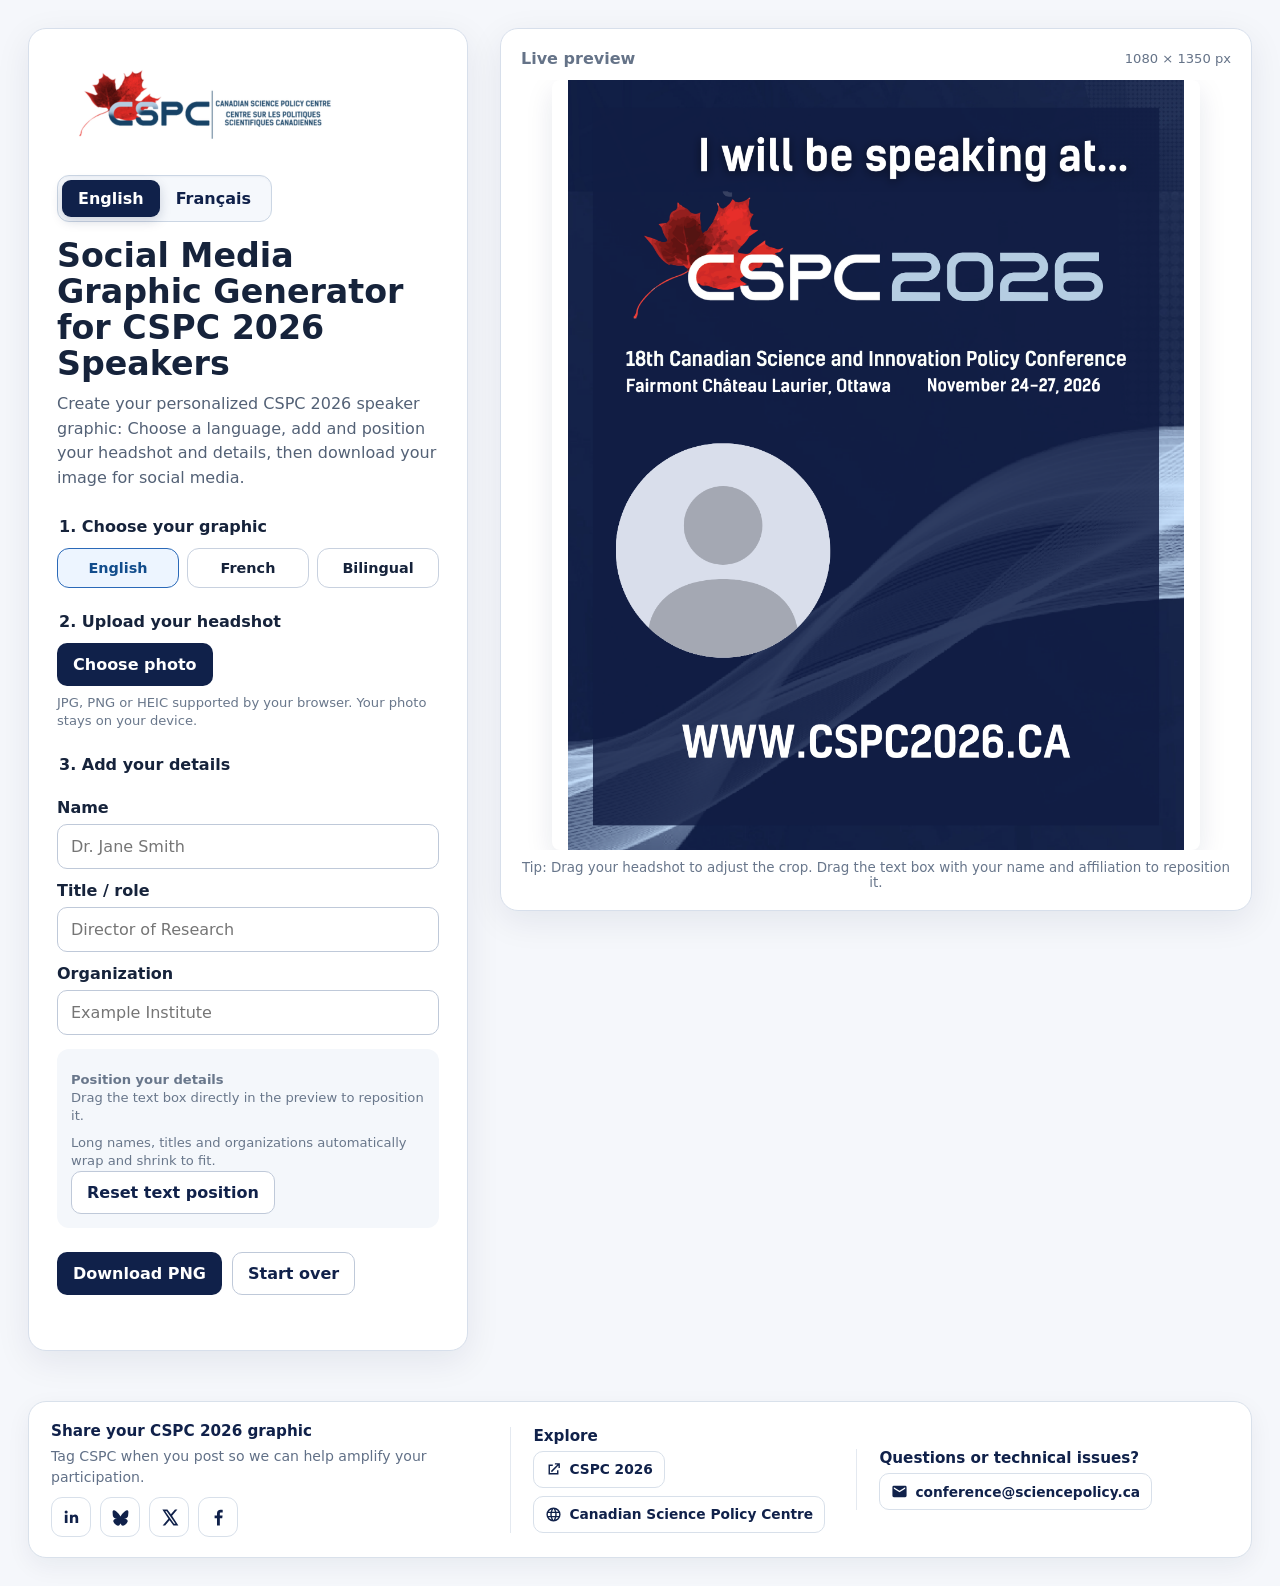
==== index.html @ bb825158 "Update index.html" ====
<!doctype html>
<html lang="en">
<head>
  <meta charset="utf-8" />
  <meta name="viewport" content="width=device-width, initial-scale=1" />
  <meta name="theme-color" content="#10214a" />
  <title>CSPC 2026 Speaker Graphic Generator</title>
  <link rel="stylesheet" href="style.css" />

  <style>
    /* ===== CSPC generator polish: preview, interface toggle, footer ===== */

    /* Make the preview feel like part of the page instead of a nested grey box. */
    .preview-panel {
      background: #ffffff !important;
    }

    .canvas-wrap {
      background: #ffffff !important;
      border: 0 !important;
      box-shadow: none !important;
      padding: 0 !important;
      border-radius: 0 !important;
    }

    #graphicCanvas {
      display: block;
      max-width: 100%;
      height: auto;
      margin: 0 auto;
      border-radius: 8px;
      box-shadow: 0 10px 28px rgba(16, 33, 74, 0.10);
    }

    .preview-tip {
      background: transparent !important;
      border: 0 !important;
      padding-left: 0 !important;
      padding-right: 0 !important;
    }

    /* Sleek segmented language toggle. */
    .interface-language {
      display: inline-flex;
      align-items: center;
      gap: 0;
      padding: 4px;
      margin-bottom: 16px;
      border: 1px solid #cbd6e4;
      border-radius: 12px;
      background: #f5f8fc;
      box-shadow: inset 0 1px 2px rgba(16, 33, 74, 0.04);
    }

    .interface-language .ui-lang {
      appearance: none;
      border: 0;
      border-radius: 9px;
      background: transparent;
      color: #10214a;
      padding: 9px 16px;
      min-width: 92px;
      font: inherit;
      font-weight: 700;
      cursor: pointer;
      transition:
        background 160ms ease,
        color 160ms ease,
        box-shadow 160ms ease,
        transform 160ms ease;
    }

    .interface-language .ui-lang:hover {
      background: #eaf1f9;
    }

    .interface-language .ui-lang.is-selected {
      background: #10214a;
      color: #ffffff;
      box-shadow: 0 4px 12px rgba(16, 33, 74, 0.18);
    }

    .interface-language .ui-lang:focus-visible {
      outline: 3px solid rgba(35, 111, 190, 0.28);
      outline-offset: 2px;
    }

    /* Footer: compact, connected, and intentionally secondary to the generator. */
    .cspc-footer {
      grid-column: 1 / -1;
      margin-top: 18px;
      padding: 20px 22px;
      border: 1px solid #d9e1eb;
      border-radius: 18px;
      background: #ffffff;
      box-shadow: 0 8px 24px rgba(16, 33, 74, 0.06);
    }

    .cspc-footer-inner {
      display: grid;
      grid-template-columns: minmax(0, 1.35fr) minmax(0, 1fr) minmax(0, 1.15fr);
      gap: 22px;
      align-items: center;
    }

    .footer-block {
      min-width: 0;
    }

    .footer-block + .footer-block {
      border-left: 1px solid #e4e9f0;
      padding-left: 22px;
    }

    .footer-heading {
      margin: 0 0 6px;
      color: #10214a;
      font-size: 0.95rem;
      font-weight: 800;
    }

    .footer-copy {
      margin: 0 0 10px;
      color: #617087;
      font-size: 0.88rem;
      line-height: 1.45;
    }

    .footer-links {
      display: flex;
      flex-wrap: wrap;
      gap: 8px;
      align-items: center;
    }

    .footer-link,
    .social-link {
      color: #10214a;
      text-decoration: none;
      transition:
        transform 150ms ease,
        background 150ms ease,
        border-color 150ms ease,
        box-shadow 150ms ease;
    }

    .footer-link {
      display: inline-flex;
      align-items: center;
      gap: 7px;
      padding: 9px 11px;
      border: 1px solid #d8e0ea;
      border-radius: 10px;
      background: #ffffff;
      font-weight: 700;
      font-size: 0.86rem;
    }

    .footer-link:hover,
    .footer-link:focus-visible,
    .social-link:hover,
    .social-link:focus-visible {
      transform: translateY(-2px);
      border-color: #8fb4d8;
      background: #f5f9fd;
      box-shadow: 0 6px 16px rgba(16, 33, 74, 0.10);
      outline: none;
    }

    .footer-link svg {
      width: 17px;
      height: 17px;
      fill: currentColor;
      flex: 0 0 auto;
    }

    .social-row {
      display: flex;
      gap: 9px;
      align-items: center;
      flex-wrap: wrap;
    }

    .social-link {
      width: 40px;
      height: 40px;
      display: inline-grid;
      place-items: center;
      border: 1px solid #d8e0ea;
      border-radius: 11px;
      background: #ffffff;
      position: relative;
    }

    .social-link svg {
      width: 19px;
      height: 19px;
      fill: currentColor;
    }

    .social-link::after {
      content: attr(data-label);
      position: absolute;
      left: 50%;
      bottom: calc(100% + 7px);
      transform: translate(-50%, 3px);
      opacity: 0;
      pointer-events: none;
      white-space: nowrap;
      background: #10214a;
      color: #ffffff;
      border-radius: 6px;
      padding: 4px 7px;
      font-size: 0.7rem;
      font-weight: 700;
      transition: opacity 140ms ease, transform 140ms ease;
      z-index: 5;
    }

    .social-link:hover::after,
    .social-link:focus-visible::after {
      opacity: 1;
      transform: translate(-50%, 0);
    }

    .footer-email {
      overflow-wrap: anywhere;
    }

    .sr-only {
      position: absolute !important;
      width: 1px !important;
      height: 1px !important;
      padding: 0 !important;
      margin: -1px !important;
      overflow: hidden !important;
      clip: rect(0, 0, 0, 0) !important;
      white-space: nowrap !important;
      border: 0 !important;
    }

    @media (max-width: 900px) {
      .cspc-footer-inner {
        grid-template-columns: 1fr;
      }

      .footer-block + .footer-block {
        border-left: 0;
        border-top: 1px solid #e4e9f0;
        padding-left: 0;
        padding-top: 16px;
      }
    }

    @media (max-width: 520px) {
      .interface-language {
        width: 100%;
      }

      .interface-language .ui-lang {
        flex: 1 1 50%;
        min-width: 0;
      }

      .cspc-footer {
        padding: 17px;
        border-radius: 15px;
      }
    }
  </style>

</head>
<body>
  <main class="app-shell">
    <section class="controls" aria-labelledby="page-title">
      <header class="generator-header">
        <img class="cspc-header-logo" src="assets/CSPC-logo-bilingual.png" alt="Canadian Science Policy Centre / Centre sur les politiques scientifiques canadiennes" />
        <div class="header-copy">
          <div class="interface-language" aria-label="Interface language">
            <button type="button" id="uiEnglish" class="ui-lang is-selected">English</button>
            <button type="button" id="uiFrench" class="ui-lang">Français</button>
          </div>

          <h1 id="page-title" data-i18n="title">Social Media Graphic Generator for CSPC 2026 Speakers</h1>
          <p class="intro" data-i18n="intro">Create your personalized CSPC 2026 speaker graphic: Choose a language, add and position your headshot and details, then download your image.</p>
        </div>
      </header>

      <fieldset>
        <legend data-i18n="step1">1. Choose your graphic</legend>
        <div class="language-grid" id="languageChoices">
          <label class="language-card is-selected">
            <input type="radio" name="language" value="English" checked />
            <span data-i18n="graphicEnglish">English</span>
          </label>
          <label class="language-card">
            <input type="radio" name="language" value="French" />
            <span data-i18n="graphicFrench">French</span>
          </label>
          <label class="language-card">
            <input type="radio" name="language" value="Bilingual" />
            <span data-i18n="graphicBilingual">Bilingual</span>
          </label>
        </div>
      </fieldset>

      <fieldset>
        <legend data-i18n="step2">2. Upload your headshot</legend>
        <label class="upload-button" for="photoInput" data-i18n="choosePhoto">Choose photo</label>
        <input id="photoInput" type="file" accept="image/*" />
        <p class="helper" data-i18n="photoPrivacy">JPG, PNG or HEIC supported by your browser. Your photo stays on your device.</p>

        <div class="crop-controls" id="cropControls" hidden>
          <label for="zoomRange" data-i18n="zoom">Zoom</label>
          <input id="zoomRange" type="range" min="1" max="3" step="0.01" value="1" />
          <button class="secondary" id="resetCrop" type="button" data-i18n="resetCrop">Reset crop</button>
          <p class="helper" data-i18n="photoDrag">Drag the photo directly in the preview to reposition it.</p>
        </div>
      </fieldset>

      <fieldset>
        <legend data-i18n="step3">3. Add your details</legend>

        <label for="nameInput" data-i18n="nameLabel">Name</label>
        <input id="nameInput" type="text" maxlength="160" placeholder="Dr. Jane Smith" autocomplete="name" />

        <label for="titleInput" data-i18n="titleLabel">Title / role</label>
        <input id="titleInput" type="text" maxlength="240" placeholder="Director of Research" />

        <label for="orgInput" data-i18n="orgLabel">Organization</label>
        <input id="orgInput" type="text" maxlength="240" placeholder="Example Institute" />

        <div class="crop-controls details-controls">
          <p class="helper">
            <strong data-i18n="positionHeading">Position your details</strong><br>
            <span data-i18n="positionHelp">Drag the text box directly in the preview to reposition it.</span>
          </p>
          <p class="helper" data-i18n="longTextHelp">Long names, titles and organizations automatically wrap and shrink to fit.</p>
          <button class="secondary" id="resetDetails" type="button" data-i18n="resetText">Reset text position</button>
        </div>
      </fieldset>

      <div class="button-row">
        <button class="primary" id="downloadButton" type="button" data-i18n="download">Download PNG</button>
        <button class="secondary" id="clearButton" type="button" data-i18n="startOver">Start over</button>
      </div>

      <p class="status" id="status" role="status" aria-live="polite"></p>
    </section>

    <section class="preview-panel" aria-labelledby="preview-title">
      <div class="preview-header">
        <h2 id="preview-title" data-i18n="livePreview">Live preview</h2>
        <span>1080 × 1350 px</span>
      </div>

      <div class="canvas-wrap">
        <canvas id="graphicCanvas" width="1080" height="1350" aria-label="CSPC speaker graphic preview"></canvas>
      </div>

      <p class="preview-tip" data-i18n="previewTip">Tip: Drag your headshot to adjust the crop. Drag the text box with your name and affiliation to reposition it.</p>
    </section>

    <footer class="cspc-footer" aria-label="CSPC links, social media and contact information">
      <div class="cspc-footer-inner">

        <section class="footer-block">
          <h2 class="footer-heading" data-i18n="footerTagHeading">Share your CSPC 2026 graphic</h2>
          <p class="footer-copy" data-i18n="footerTagCopy">Tag CSPC when you post so we can help amplify your participation.</p>
          <div class="social-row">
            <a class="social-link"
               href="https://ca.linkedin.com/company/canadian-science-policy-centre"
               target="_blank"
               rel="noopener noreferrer"
               aria-label="CSPC on LinkedIn"
               data-label="LinkedIn">
              <svg viewBox="0 0 24 24" aria-hidden="true">
                <path d="M6.94 8.5H3.56V19h3.38V8.5ZM5.25 3A1.96 1.96 0 1 0 5.25 6.92 1.96 1.96 0 0 0 5.25 3ZM20.44 12.98c0-3.16-1.69-4.63-3.94-4.63-1.82 0-2.63 1-3.08 1.7V8.5h-3.38V19h3.38v-5.2c0-1.37.26-2.7 1.96-2.7 1.68 0 1.7 1.57 1.7 2.79V19h3.36v-6.02Z"/>
              </svg>
              <span class="sr-only">LinkedIn</span>
            </a>

            <a class="social-link"
               href="https://bsky.app/profile/sciencepolicy.ca"
               target="_blank"
               rel="noopener noreferrer"
               aria-label="CSPC on Bluesky"
               data-label="Bluesky">
              <svg viewBox="0 0 24 24" aria-hidden="true">
                <path d="M12 10.8c-.9-1.75-3.34-5.02-5.61-6.63C4.22 2.63 3.4 2.9 2.86 3.15c-.63.29-.86 1.26-.86 1.83 0 .58.32 4.73.53 5.43.69 2.31 3.14 3.09 5.4 2.84-3.94.58-7.44 2-2.85 7.1 5.05 5.23 6.92-1.12 6.92-1.12s1.87 6.35 6.92 1.12c4.59-5.1 1.09-6.52-2.85-7.1 2.26.25 4.71-.53 5.4-2.84.21-.7.53-4.85.53-5.43 0-.57-.23-1.54-.86-1.83-.54-.25-1.36-.52-3.53 1.02C15.34 5.78 12.9 9.05 12 10.8Z"/>
              </svg>
              <span class="sr-only">Bluesky</span>
            </a>

            <a class="social-link"
               href="https://x.com/sciencepolicy"
               target="_blank"
               rel="noopener noreferrer"
               aria-label="CSPC on X"
               data-label="X">
              <svg viewBox="0 0 24 24" aria-hidden="true">
                <path d="M18.9 2H22l-6.77 7.74L23.2 22h-6.24l-4.89-6.39L6.49 22H3.37l7.25-8.29L2.98 2h6.4l4.42 5.84L18.9 2Zm-1.1 17.84h1.72L8.44 4.05H6.6L17.8 19.84Z"/>
              </svg>
              <span class="sr-only">X</span>
            </a>

            <a class="social-link"
               href="https://www.facebook.com/canadiansciencepolicy/"
               target="_blank"
               rel="noopener noreferrer"
               aria-label="CSPC on Facebook"
               data-label="Facebook">
              <svg viewBox="0 0 24 24" aria-hidden="true">
                <path d="M13.7 22v-9h3l.45-3.5H13.7V7.26c0-1.01.28-1.7 1.74-1.7H17.3V2.43c-.32-.04-1.42-.14-2.7-.14-2.67 0-4.5 1.63-4.5 4.63V9.5H7.08V13h3.02v9h3.6Z"/>
              </svg>
              <span class="sr-only">Facebook</span>
            </a>
          </div>
        </section>

        <section class="footer-block">
          <h2 class="footer-heading" data-i18n="footerExploreHeading">Explore</h2>
          <div class="footer-links">
            <a class="footer-link"
               href="https://www.cspc2026.ca/"
               target="_blank"
               rel="noopener noreferrer">
              <svg viewBox="0 0 24 24" aria-hidden="true">
                <path d="M14 3h7v7h-2V6.41l-9.29 9.3-1.42-1.42 9.3-9.29H14V3ZM5 5h6v2H7v10h10v-4h2v6H5V5Z"/>
              </svg>
              <span data-i18n="footerConferenceLink">CSPC 2026</span>
            </a>

            <a class="footer-link"
               href="https://sciencepolicy.ca/"
               target="_blank"
               rel="noopener noreferrer">
              <svg viewBox="0 0 24 24" aria-hidden="true">
                <path d="M12 2a10 10 0 1 0 0 20 10 10 0 0 0 0-20Zm6.92 6h-3.03a15.7 15.7 0 0 0-1.38-3.12A8.05 8.05 0 0 1 18.92 8ZM12 4c.83 1.01 1.55 2.35 1.95 4h-3.9C10.45 6.35 11.17 5.01 12 4ZM4.26 14a7.7 7.7 0 0 1 0-4h3.39a16.5 16.5 0 0 0 0 4H4.26Zm.82 2h3.03c.31 1.13.78 2.18 1.38 3.12A8.05 8.05 0 0 1 5.08 16Zm3.03-8H5.08a8.05 8.05 0 0 1 4.41-3.12A15.7 15.7 0 0 0 8.11 8ZM12 20c-.83-1.01-1.55-2.35-1.95-4h3.9c-.4 1.65-1.12 2.99-1.95 4Zm2.35-6h-4.7a14.4 14.4 0 0 1 0-4h4.7a14.4 14.4 0 0 1 0 4Zm.16 5.12c.6-.94 1.07-1.99 1.38-3.12h3.03a8.05 8.05 0 0 1-4.41 3.12ZM16.35 14a16.5 16.5 0 0 0 0-4h3.39a7.7 7.7 0 0 1 0 4h-3.39Z"/>
              </svg>
              <span data-i18n="footerCentreLink">CSPC website</span>
            </a>
          </div>
        </section>

        <section class="footer-block">
          <h2 class="footer-heading" data-i18n="footerHelpHeading">Questions or technical issues?</h2>
          <a class="footer-link footer-email" href="mailto:conference@sciencepolicy.ca">
            <svg viewBox="0 0 24 24" aria-hidden="true">
              <path d="M20 4H4a2 2 0 0 0-2 2v12a2 2 0 0 0 2 2h16a2 2 0 0 0 2-2V6a2 2 0 0 0-2-2Zm0 4-8 5-8-5V6l8 5 8-5v2Z"/>
            </svg>
            <span>conference@sciencepolicy.ca</span>
          </a>
        </section>

      </div>
    </footer>

  </main>

  <script>
(() => {
  'use strict';

  const canvas = document.getElementById('graphicCanvas');
  if (!canvas) return;
  const ctx = canvas.getContext('2d');

  const photoInput = document.getElementById('photoInput');
  const zoomRange = document.getElementById('zoomRange');
  const resetCropButton = document.getElementById('resetCrop');
  const cropControls = document.getElementById('cropControls');
  const resetDetailsButton = document.getElementById('resetDetails');
  const nameInput = document.getElementById('nameInput');
  const titleInput = document.getElementById('titleInput');
  const orgInput = document.getElementById('orgInput');
  const downloadButton = document.getElementById('downloadButton');
  const clearButton = document.getElementById('clearButton');
  const status = document.getElementById('status');
  const uiEnglish = document.getElementById('uiEnglish');
  const uiFrench = document.getElementById('uiFrench');

  const TEMPLATE_SIZE = { width: 1080, height: 1350 };
  const PHOTO_CIRCLE = { x: 273, y: 825, r: 188 };

  const TEXT_BOX = {
    x: 505,
    defaultY: 735,
    width: 455,
    paddingX: 22,
    paddingY: 20,
    minY: 620,
    maxBottom: 1080,
    nameMaxSize: 52,
    nameMinSize: 24,
    titleMaxSize: 32,
    titleMinSize: 18,
    orgMaxSize: 29,
    orgMinSize: 17,
    lineHeight: 1.12,
    sectionGap: 12
  };

  const templates = {
    English: 'assets/English.png',
    French: 'assets/French.png',
    Bilingual: 'assets/Bilingual.png'
  };

  const i18n = {
    en: {
      title: 'Social Media Graphic Generator for CSPC 2026 Speakers',
      intro: 'Create your personalized CSPC 2026 speaker graphic: Choose a language, add and position your headshot and details, then download your image for social media.',
      step1: '1. Choose your graphic',
      graphicEnglish: 'English',
      graphicFrench: 'French',
      graphicBilingual: 'Bilingual',
      step2: '2. Upload your headshot',
      choosePhoto: 'Choose photo',
      photoPrivacy: 'JPG, PNG or HEIC supported by your browser. Your photo stays on your device.',
      zoom: 'Zoom',
      resetCrop: 'Reset crop',
      photoDrag: 'Drag the photo directly in the preview to reposition it.',
      step3: '3. Add your details',
      nameLabel: 'Name',
      titleLabel: 'Title / role',
      orgLabel: 'Organization',
      positionHeading: 'Position your details',
      positionHelp: 'Drag the text box directly in the preview to reposition it.',
      longTextHelp: 'Long names, titles and organizations automatically wrap and shrink to fit.',
      resetText: 'Reset text position',
      download: 'Download PNG',
      startOver: 'Start over',
      livePreview: 'Live preview',
      previewTip: 'Tip: Drag your headshot to adjust the crop. Drag the text box with your name and affiliation to reposition it.',
      namePlaceholder: 'Dr. Jane Smith',
      titlePlaceholder: 'Director of Research',
      orgPlaceholder: 'Example Institute',
      canvasLabel: 'CSPC speaker graphic preview',
      fileError: 'That image could not be opened. Try a JPG or PNG.',
      readError: 'That image could not be read.',
      downloadReady: 'Your PNG has been generated.',
      footerTagHeading: 'Share your CSPC 2026 graphic',
      footerExploreHeading: 'Explore',
      footerConferenceLink: 'CSPC 2026',
      footerCentreLink: 'Canadian Science Policy Centre',
      footerHelpHeading: 'Questions or technical issues?',
      templateError: (language) => `Could not load ${language}.png. Check that it is inside the assets folder with exactly that filename.`
    },
    fr: {
      title: 'Générateur de visuels pour les médias sociaux destiné aux conférenciers de la CPSC 2026',
      intro: 'Créez votre visuel personnalisé de conférencier pour la CPSC 2026 : Choisissez une langue, téléversez et positionnez votre photo et vos renseignements, puis téléchargez votre image finale pour les médias sociaux.',
      step1: '1. Choisissez votre visuel',
      graphicEnglish: 'Anglais',
      graphicFrench: 'Français',
      graphicBilingual: 'Bilingue',
      step2: '2. Téléversez votre photo',
      choosePhoto: 'Choisir une photo',
      photoPrivacy: 'Formats JPG, PNG ou HEIC pris en charge par votre navigateur. Votre photo demeure sur votre appareil.',
      zoom: 'Zoom',
      resetCrop: 'Réinitialiser le cadrage',
      photoDrag: 'Faites glisser la photo directement dans l’aperçu pour la repositionner.',
      step3: '3. Ajoutez vos renseignements',
      nameLabel: 'Nom',
      titleLabel: 'Titre / rôle',
      orgLabel: 'Organisation',
      positionHeading: 'Positionnez vos renseignements',
      positionHelp: 'Faites glisser la zone de texte directement dans l’aperçu pour la repositionner.',
      longTextHelp: 'Les noms, titres et organisations plus longs passent automatiquement à la ligne et sont réduits au besoin.',
      resetText: 'Réinitialiser la position du texte',
      download: 'Télécharger le PNG',
      startOver: 'Recommencer',
      livePreview: 'Aperçu en direct',
      previewTip: 'Astuce : faites glisser votre photo pour ajuster le cadrage. Faites glisser la zone de renseignements pour la repositionner.',
      namePlaceholder: 'Dr Jane Smith',
      titlePlaceholder: 'Directrice de la recherche',
      orgPlaceholder: 'Institut exemple',
      canvasLabel: 'Aperçu du visuel de conférencier de la CPSC',
      fileError: 'Cette image n’a pas pu être ouverte. Essayez un fichier JPG ou PNG.',
      readError: 'Cette image n’a pas pu être lue.',
      downloadReady: 'Votre fichier PNG a été généré.',
      footerTagHeading: 'Partagez votre visuel de la CPSC 2026',
      footerExploreHeading: 'Explorer',
      footerConferenceLink: 'CPSC 2026',
      footerCentreLink: 'Centre sur les politiques scientifiques canadiennes',
      footerHelpHeading: 'Questions ou problèmes techniques?',
      templateError: (language) => `Impossible de charger ${language}.png. Vérifiez que le fichier se trouve dans le dossier assets et que son nom est exactement identique.`
    }
  };

  let uiLanguage = 'en';
  let activeLanguage = 'English';
  let templateImage = null;
  let headshot = null;
  let crop = { x: 0, y: 0, zoom: 1 };
  let detailsOffset = 0;
  let detailsY = TEXT_BOX.defaultY;
  let dragMode = null;
  let dragStart = null;
  let lastTextBounds = null;

  function t(key) {
    return i18n[uiLanguage][key];
  }

  function setStatus(message) {
    if (status) status.textContent = message || '';
  }

  function setUILanguage(lang) {
    uiLanguage = lang;
    document.documentElement.lang = lang === 'fr' ? 'fr' : 'en';

    document.querySelectorAll('[data-i18n]').forEach((el) => {
      const key = el.dataset.i18n;
      const value = i18n[lang][key];
      if (typeof value === 'string') el.textContent = value;
    });

    nameInput.placeholder = i18n[lang].namePlaceholder;
    titleInput.placeholder = i18n[lang].titlePlaceholder;
    orgInput.placeholder = i18n[lang].orgPlaceholder;
    canvas.setAttribute('aria-label', i18n[lang].canvasLabel);

    uiEnglish.classList.toggle('is-selected', lang === 'en');
    uiFrench.classList.toggle('is-selected', lang === 'fr');

    setStatus('');
  }

  function loadTemplate(language) {
    activeLanguage = language;
    const img = new Image();

    img.onload = () => {
      templateImage = img;
      draw();
      setStatus('');
    };

    img.onerror = () => {
      templateImage = null;
      draw();
      setStatus(t('templateError')(language));
    };

    img.src = templates[language];
  }

  async function loadKelson() {
    try {
      if ('FontFace' in window) {
        const face = new FontFace(
          'Kelson Sans',
          'url("assets/Kelson-Sans-Regular.otf") format("opentype")'
        );
        await face.load();
        document.fonts.add(face);
        draw();
      }
    } catch (err) {
      console.warn('Kelson Sans could not be loaded; using a fallback font.', err);
    }
  }

  function kelsonFont(size) {
    return `${size}px "Kelson Sans", Arial, Helvetica, sans-serif`;
  }

  function wrapText(text, maxWidth, font) {
    ctx.font = font;
    const words = text.trim().split(/\s+/).filter(Boolean);
    if (!words.length) return [];

    const lines = [];
    let line = '';

    for (const word of words) {
      const candidate = line ? `${line} ${word}` : word;

      if (ctx.measureText(candidate).width <= maxWidth) {
        line = candidate;
        continue;
      }

      if (line) {
        lines.push(line);
        line = '';
      }

      if (ctx.measureText(word).width <= maxWidth) {
        line = word;
        continue;
      }

      let chunk = '';
      for (const char of word) {
        const test = chunk + char;
        if (ctx.measureText(test).width > maxWidth && chunk) {
          lines.push(chunk);
          chunk = char;
        } else {
          chunk = test;
        }
      }
      line = chunk;
    }

    if (line) lines.push(line);
    return lines;
  }

  function buildTextLayout(name, title, org) {
    const availableWidth = TEXT_BOX.width;
    const safeHeight = TEXT_BOX.maxBottom - TEXT_BOX.minY;
    const minVerticalTravel = 120;
    const maxHeight = safeHeight - minVerticalTravel;

    let fallback = null;

    for (let scale = 1; scale >= 0.42; scale -= 0.025) {
      const nameSize = Math.max(TEXT_BOX.nameMinSize, Math.round(TEXT_BOX.nameMaxSize * scale));
      const titleSize = Math.max(TEXT_BOX.titleMinSize, Math.round(TEXT_BOX.titleMaxSize * scale));
      const orgSize = Math.max(TEXT_BOX.orgMinSize, Math.round(TEXT_BOX.orgMaxSize * scale));

      const nameLines = name ? wrapText(name, availableWidth, kelsonFont(nameSize)) : [];
      const titleLines = title ? wrapText(title, availableWidth, kelsonFont(titleSize)) : [];
      const orgLines = org ? wrapText(org, availableWidth, kelsonFont(orgSize)) : [];

      const nameLineH = Math.round(nameSize * TEXT_BOX.lineHeight);
      const titleLineH = Math.round(titleSize * TEXT_BOX.lineHeight);
      const orgLineH = Math.round(orgSize * TEXT_BOX.lineHeight);

      let contentHeight = 0;

      if (nameLines.length) contentHeight += nameLines.length * nameLineH;

      if (titleLines.length) {
        if (contentHeight) contentHeight += TEXT_BOX.sectionGap;
        contentHeight += titleLines.length * titleLineH;
      }

      if (orgLines.length) {
        if (contentHeight) contentHeight += TEXT_BOX.sectionGap;
        contentHeight += orgLines.length * orgLineH;
      }

      const plateHeight = Math.max(48, contentHeight + TEXT_BOX.paddingY * 2);

      fallback = {
        nameSize, titleSize, orgSize,
        nameLines, titleLines, orgLines,
        nameLineH, titleLineH, orgLineH,
        contentHeight, plateHeight
      };

      if (plateHeight <= maxHeight) return fallback;
    }

    return fallback;
  }

  function drawHeadshot() {
    if (!headshot) return;

    const diameter = PHOTO_CIRCLE.r * 2;
    const baseScale = Math.max(diameter / headshot.width, diameter / headshot.height);
    const scale = baseScale * crop.zoom;
    const drawW = headshot.width * scale;
    const drawH = headshot.height * scale;

    const centerX = PHOTO_CIRCLE.x + crop.x;
    const centerY = PHOTO_CIRCLE.y + crop.y;

    ctx.save();
    ctx.beginPath();
    ctx.arc(PHOTO_CIRCLE.x, PHOTO_CIRCLE.y, PHOTO_CIRCLE.r, 0, Math.PI * 2);
    ctx.clip();
    ctx.drawImage(
      headshot,
      centerX - drawW / 2,
      centerY - drawH / 2,
      drawW,
      drawH
    );
    ctx.restore();
  }

  function roundedRectPath(x, y, w, h, radius) {
    const r = Math.min(radius, w / 2, h / 2);
    ctx.beginPath();
    ctx.moveTo(x + r, y);
    ctx.lineTo(x + w - r, y);
    ctx.quadraticCurveTo(x + w, y, x + w, y + r);
    ctx.lineTo(x + w, y + h - r);
    ctx.quadraticCurveTo(x + w, y + h, x + w - r, y + h);
    ctx.lineTo(x + r, y + h);
    ctx.quadraticCurveTo(x, y + h, x, y + h - r);
    ctx.lineTo(x, y + r);
    ctx.quadraticCurveTo(x, y, x + r, y);
    ctx.closePath();
  }

  function drawDetails() {
    const name = nameInput.value.trim();
    const title = titleInput.value.trim();
    const org = orgInput.value.trim();

    if (!name && !title && !org) {
      lastTextBounds = null;
      return;
    }

    const layout = buildTextLayout(name, title, org);
    if (!layout) return;

    const plateX = TEXT_BOX.x - TEXT_BOX.paddingX;
    const plateW = TEXT_BOX.width + TEXT_BOX.paddingX * 2;

    const maxY = Math.max(TEXT_BOX.minY, TEXT_BOX.maxBottom - layout.plateHeight);
    const baseY = Math.min(Math.max(TEXT_BOX.defaultY, TEXT_BOX.minY), maxY);

    const minOffset = TEXT_BOX.minY - baseY;
    const maxOffset = maxY - baseY;

    detailsOffset = Math.max(minOffset, Math.min(maxOffset, detailsOffset));
    detailsY = baseY + detailsOffset;

    lastTextBounds = {
      x: plateX,
      y: detailsY,
      width: plateW,
      height: layout.plateHeight
    };

    ctx.save();

    ctx.fillStyle = 'rgba(10, 29, 65, 0.78)';
    roundedRectPath(plateX, detailsY, plateW, layout.plateHeight, 18);
    ctx.fill();

    ctx.textBaseline = 'top';
    let y = detailsY + TEXT_BOX.paddingY;
    const x = TEXT_BOX.x;

    if (layout.nameLines.length) {
      ctx.font = kelsonFont(layout.nameSize);
      ctx.fillStyle = '#ffffff';
      for (const line of layout.nameLines) {
        ctx.fillText(line, x, y);
        y += layout.nameLineH;
      }
    }

    if (layout.titleLines.length) {
      if (layout.nameLines.length) y += TEXT_BOX.sectionGap;
      ctx.font = kelsonFont(layout.titleSize);
      ctx.fillStyle = '#bfd4ea';
      for (const line of layout.titleLines) {
        ctx.fillText(line, x, y);
        y += layout.titleLineH;
      }
    }

    if (layout.orgLines.length) {
      if (layout.nameLines.length || layout.titleLines.length) y += TEXT_BOX.sectionGap;
      ctx.font = kelsonFont(layout.orgSize);
      ctx.fillStyle = '#ffffff';
      for (const line of layout.orgLines) {
        ctx.fillText(line, x, y);
        y += layout.orgLineH;
      }
    }

    ctx.restore();
  }

  function draw() {
    ctx.clearRect(0, 0, TEMPLATE_SIZE.width, TEMPLATE_SIZE.height);

    if (templateImage && templateImage.complete && templateImage.naturalWidth) {
      ctx.drawImage(templateImage, 0, 0, TEMPLATE_SIZE.width, TEMPLATE_SIZE.height);
    }

    drawHeadshot();
    drawDetails();
  }

  function resetCrop() {
    crop = { x: 0, y: 0, zoom: 1 };
    if (zoomRange) zoomRange.value = '1';
    draw();
  }

  function resetDetails() {
    detailsOffset = 0;
    detailsY = TEXT_BOX.defaultY;
    draw();
  }

  function readPhoto(file) {
    if (!file) return;

    const reader = new FileReader();

    reader.onload = (event) => {
      const img = new Image();

      img.onload = () => {
        headshot = img;
        cropControls.hidden = false;
        resetCrop();
        setStatus('');
      };

      img.onerror = () => {
        setStatus(t('fileError'));
      };

      img.src = event.target.result;
    };

    reader.onerror = () => setStatus(t('readError'));
    reader.readAsDataURL(file);
  }

  function canvasPoint(event) {
    const rect = canvas.getBoundingClientRect();
    return {
      x: (event.clientX - rect.left) * (canvas.width / rect.width),
      y: (event.clientY - rect.top) * (canvas.height / rect.height)
    };
  }

  function isInsidePhotoCircle(point) {
    const dx = point.x - PHOTO_CIRCLE.x;
    const dy = point.y - PHOTO_CIRCLE.y;
    return dx * dx + dy * dy <= PHOTO_CIRCLE.r * PHOTO_CIRCLE.r;
  }

  function isInsideTextBox(point) {
    if (!lastTextBounds) return false;

    return (
      point.x >= lastTextBounds.x &&
      point.x <= lastTextBounds.x + lastTextBounds.width &&
      point.y >= lastTextBounds.y &&
      point.y <= lastTextBounds.y + lastTextBounds.height
    );
  }

  canvas.addEventListener('pointerdown', (event) => {
    const point = canvasPoint(event);

    if (headshot && isInsidePhotoCircle(point)) {
      dragMode = 'photo';
      dragStart = { point, cropX: crop.x, cropY: crop.y };
    } else if (isInsideTextBox(point)) {
      dragMode = 'details';
      dragStart = { point, detailsOffset };
    } else {
      return;
    }

    event.preventDefault();
    canvas.style.cursor = 'grabbing';

    if (canvas.setPointerCapture) {
      try { canvas.setPointerCapture(event.pointerId); } catch (_) {}
    }
  });

  canvas.addEventListener('pointermove', (event) => {
    const point = canvasPoint(event);

    if (!dragMode) {
      canvas.style.cursor =
        isInsideTextBox(point) || (headshot && isInsidePhotoCircle(point))
          ? 'grab'
          : 'default';
      return;
    }

    event.preventDefault();

    if (dragMode === 'photo') {
      crop.x = dragStart.cropX + (point.x - dragStart.point.x);
      crop.y = dragStart.cropY + (point.y - dragStart.point.y);
    }

    if (dragMode === 'details') {
      detailsOffset = dragStart.detailsOffset + (point.y - dragStart.point.y);
    }

    draw();
  });

  function endDrag(event) {
    if (!dragMode) return;

    dragMode = null;
    canvas.style.cursor = 'default';

    if (
      canvas.releasePointerCapture &&
      canvas.hasPointerCapture &&
      canvas.hasPointerCapture(event.pointerId)
    ) {
      try { canvas.releasePointerCapture(event.pointerId); } catch (_) {}
    }
  }

  canvas.addEventListener('pointerup', endDrag);
  canvas.addEventListener('pointercancel', endDrag);

  photoInput.addEventListener('change', () => readPhoto(photoInput.files[0]));

  zoomRange.addEventListener('input', () => {
    crop.zoom = Number(zoomRange.value);
    draw();
  });

  resetCropButton.addEventListener('click', resetCrop);
  resetDetailsButton.addEventListener('click', resetDetails);

  [nameInput, titleInput, orgInput].forEach((el) => {
    el.addEventListener('input', draw);
  });

  document.querySelectorAll('input[name="language"]').forEach((radio) => {
    radio.addEventListener('change', () => {
      document.querySelectorAll('.language-card').forEach((card) => {
        card.classList.remove('is-selected');
      });

      radio.closest('.language-card').classList.add('is-selected');
      loadTemplate(radio.value);
    });
  });

  if (uiEnglish) {
    uiEnglish.addEventListener('click', (event) => {
      event.preventDefault();
      setUILanguage('en');
    });
  }

  if (uiFrench) {
    uiFrench.addEventListener('click', (event) => {
      event.preventDefault();
      setUILanguage('fr');
    });
  }

  downloadButton.addEventListener('click', () => {
    draw();

    const safeName =
      nameInput.value
        .trim()
        .replace(/[^a-z0-9]+/gi, '-')
        .replace(/^-|-$/g, '') || 'speaker';

    const lang = activeLanguage.toLowerCase();
    const link = document.createElement('a');

    link.download = `CSPC2026-${safeName}-${lang}.png`;
    link.href = canvas.toDataURL('image/png');
    link.click();

    setStatus(t('downloadReady'));
  });

  clearButton.addEventListener('click', () => {
    photoInput.value = '';
    headshot = null;
    cropControls.hidden = true;

    nameInput.value = '';
    titleInput.value = '';
    orgInput.value = '';

    const englishRadio = document.querySelector(
      'input[name="language"][value="English"]'
    );

    englishRadio.checked = true;

    document.querySelectorAll('.language-card').forEach((card) => {
      card.classList.remove('is-selected');
    });

    englishRadio.closest('.language-card').classList.add('is-selected');

    resetCrop();
    resetDetails();
    loadTemplate('English');
    setStatus('');
  });

  setUILanguage('en');
  loadTemplate('English');
  loadKelson();
})();

</script>
</body>
</html>
---- style.css ----
@font-face {
  font-family: "Kelson Sans";
  src: url("assets/Kelson-Sans-Regular.otf") format("opentype");
  font-weight: 400;
  font-style: normal;
  font-display: swap;
}

:root {
  --navy: #10214a;
  --navy-dark: #08152f;
  --ice: #bfd4ea;
  --paper: #f5f7fb;
  --ink: #16233b;
  --line: #d7dfeb;
  --white: #ffffff;
  --focus: #2a69b8;
}

* { box-sizing: border-box; }

body {
  margin: 0;
  font-family: Inter, ui-sans-serif, system-ui, -apple-system, BlinkMacSystemFont, "Segoe UI", sans-serif;
  background: var(--paper);
  color: var(--ink);
}

button, input { font: inherit; }

.app-shell {
  width: min(1500px, 100%);
  margin: 0 auto;
  padding: 28px;
  display: grid;
  grid-template-columns: minmax(320px, 440px) minmax(0, 1fr);
  gap: 32px;
  align-items: start;
}

.controls, .preview-panel {
  background: var(--white);
  border: 1px solid var(--line);
  border-radius: 18px;
  box-shadow: 0 10px 35px rgba(14, 31, 65, .08);
}

.controls { padding: 28px; }
.preview-panel { padding: 20px; position: sticky; top: 20px; }

.generator-header {
  display: grid;
  gap: 18px;
  margin-bottom: 26px;
}

.cspc-header-logo {
  display: block;
  width: min(300px, 100%);
  height: auto;
}

h1 {
  margin: 0 0 10px;
  font-size: clamp(1.7rem, 2.6vw, 2.35rem);
  line-height: 1.08;
}

h2 { margin: 0; font-size: 1rem; }
.intro { margin: 0; color: #536176; line-height: 1.55; }

fieldset {
  border: 0;
  padding: 0;
  margin: 0 0 24px;
}

legend {
  width: 100%;
  margin-bottom: 12px;
  font-weight: 800;
  font-size: 1rem;
}

label { display: block; font-weight: 700; margin: 12px 0 7px; }

input[type="text"] {
  width: 100%;
  border: 1px solid #bfc9d9;
  border-radius: 10px;
  padding: 12px 13px;
  color: var(--ink);
  background: #fff;
}

input[type="text"]:focus, input[type="range"]:focus-visible, button:focus-visible, .language-card:has(input:focus-visible) {
  outline: 3px solid rgba(42, 105, 184, .25);
  outline-offset: 2px;
}

.language-grid {
  display: grid;
  grid-template-columns: repeat(3, 1fr);
  gap: 8px;
}

.language-card {
  margin: 0;
  border: 1px solid #c8d1df;
  border-radius: 12px;
  padding: 11px 8px;
  text-align: center;
  cursor: pointer;
  font-size: .9rem;
  user-select: none;
}
.language-card input { position: absolute; opacity: 0; pointer-events: none; }
.language-card.is-selected { border-color: var(--focus); background: #edf5ff; color: #124d8c; }

#photoInput { position: absolute; width: 1px; height: 1px; opacity: 0; overflow: hidden; }
.upload-button, button {
  border-radius: 10px;
  padding: 11px 15px;
  border: 1px solid transparent;
  cursor: pointer;
  font-weight: 800;
}
.upload-button {
  display: inline-block;
  margin: 0;
  background: var(--navy);
  color: white;
}

.crop-controls { margin-top: 14px; padding: 14px; border-radius: 12px; background: #f4f7fb; }
.crop-controls label { margin-top: 0; }
input[type="range"] { width: 100%; }
.helper { font-size: .82rem; color: #69778b; line-height: 1.4; margin: 8px 0 0; }

.button-row { display: flex; gap: 10px; flex-wrap: wrap; }
.primary { background: var(--navy); color: white; }
.primary:hover, .upload-button:hover { background: var(--navy-dark); }
.secondary { background: white; color: var(--navy); border-color: #bfc9d9; }
.secondary:hover { background: #f1f4f8; }
.status { min-height: 1.3em; margin: 10px 0 0; color: #4d5c70; font-size: .86rem; }

.preview-header { display: flex; align-items: center; justify-content: space-between; gap: 16px; margin: 0 0 12px; color: #657388; }
.preview-header span { font-size: .82rem; }
.canvas-wrap {
  display: grid;
  place-items: center;
  background: #e7ecf3;
  border-radius: 12px;
  padding: 12px;
  overflow: hidden;
}
canvas {
  display: block;
  width: min(100%, 648px);
  height: auto;
  max-height: calc(100vh - 130px);
  object-fit: contain;
  box-shadow: 0 8px 28px rgba(0,0,0,.18);
  touch-action: none;
  cursor: grab;
}
canvas.is-dragging { cursor: grabbing; }
.preview-tip { margin: 10px 0 0; color: #68768b; font-size: .84rem; text-align: center; }

@media (max-width: 980px) {
  .app-shell { grid-template-columns: 1fr; padding: 16px; }
  .preview-panel { position: static; }
  canvas { max-height: none; }
}

@media (max-width: 520px) {
  .controls { padding: 20px; }
  .language-grid { grid-template-columns: 1fr; }
  .language-card { text-align: left; }
}
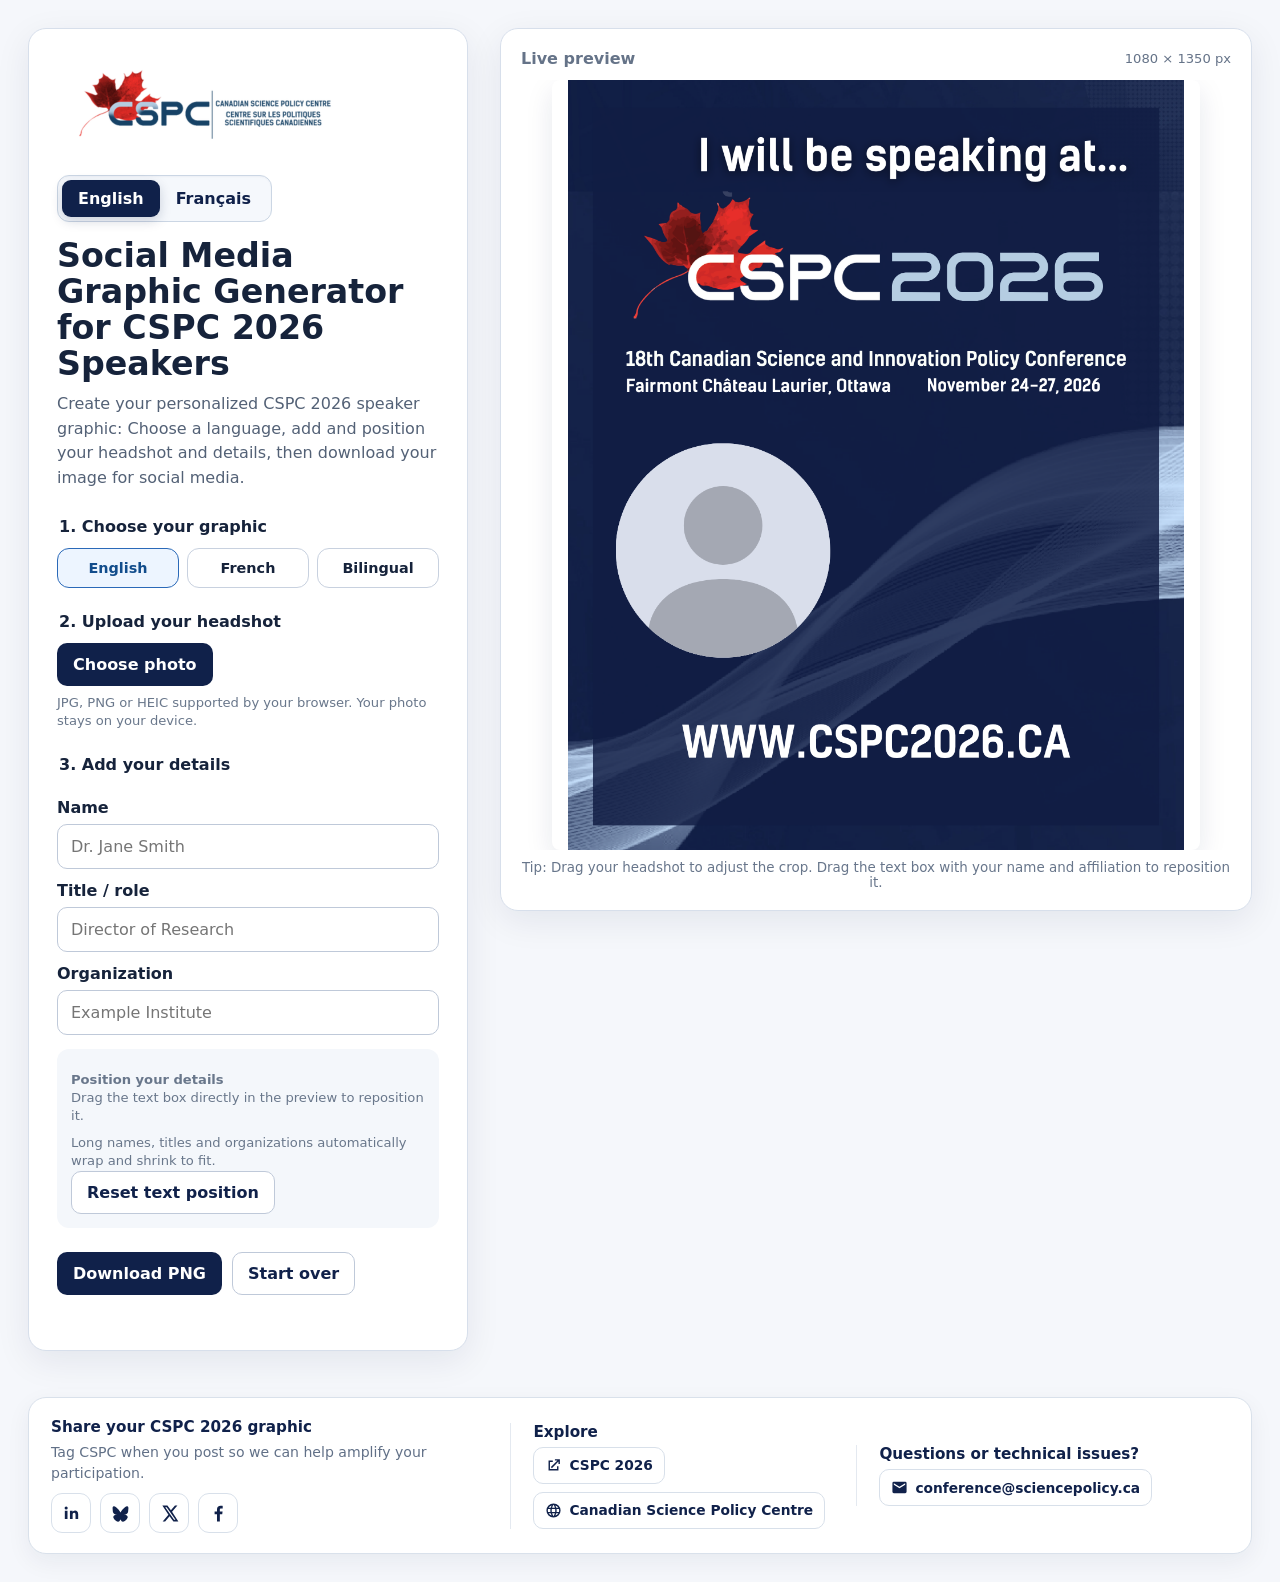
==== commit f47d00f6: "Add files via upload" ====
--- a/index.html
+++ b/index.html
@@ -87,8 +87,8 @@
 
     /* Footer: compact, connected, and intentionally secondary to the generator. */
     .cspc-footer {
-      grid-column: 1 / -1;
-      margin-top: 18px;
+      width: min(1444px, calc(100% - 56px));
+      margin: 18px auto 28px;
       padding: 20px 22px;
       border: 1px solid #d9e1eb;
       border-radius: 18px;
@@ -253,6 +253,10 @@
     }
 
     @media (max-width: 520px) {
+      .cspc-footer {
+        width: calc(100% - 32px);
+      }
+
       .interface-language {
         width: 100%;
       }
@@ -360,6 +364,8 @@
 
       <p class="preview-tip" data-i18n="previewTip">Tip: Drag your headshot to adjust the crop. Drag the text box with your name and affiliation to reposition it.</p>
     </section>
+  </main>
+
 
     <footer class="cspc-footer" aria-label="CSPC links, social media and contact information">
       <div class="cspc-footer-inner">
@@ -455,8 +461,6 @@
 
       </div>
     </footer>
-
-  </main>
 
   <script>
 (() => {
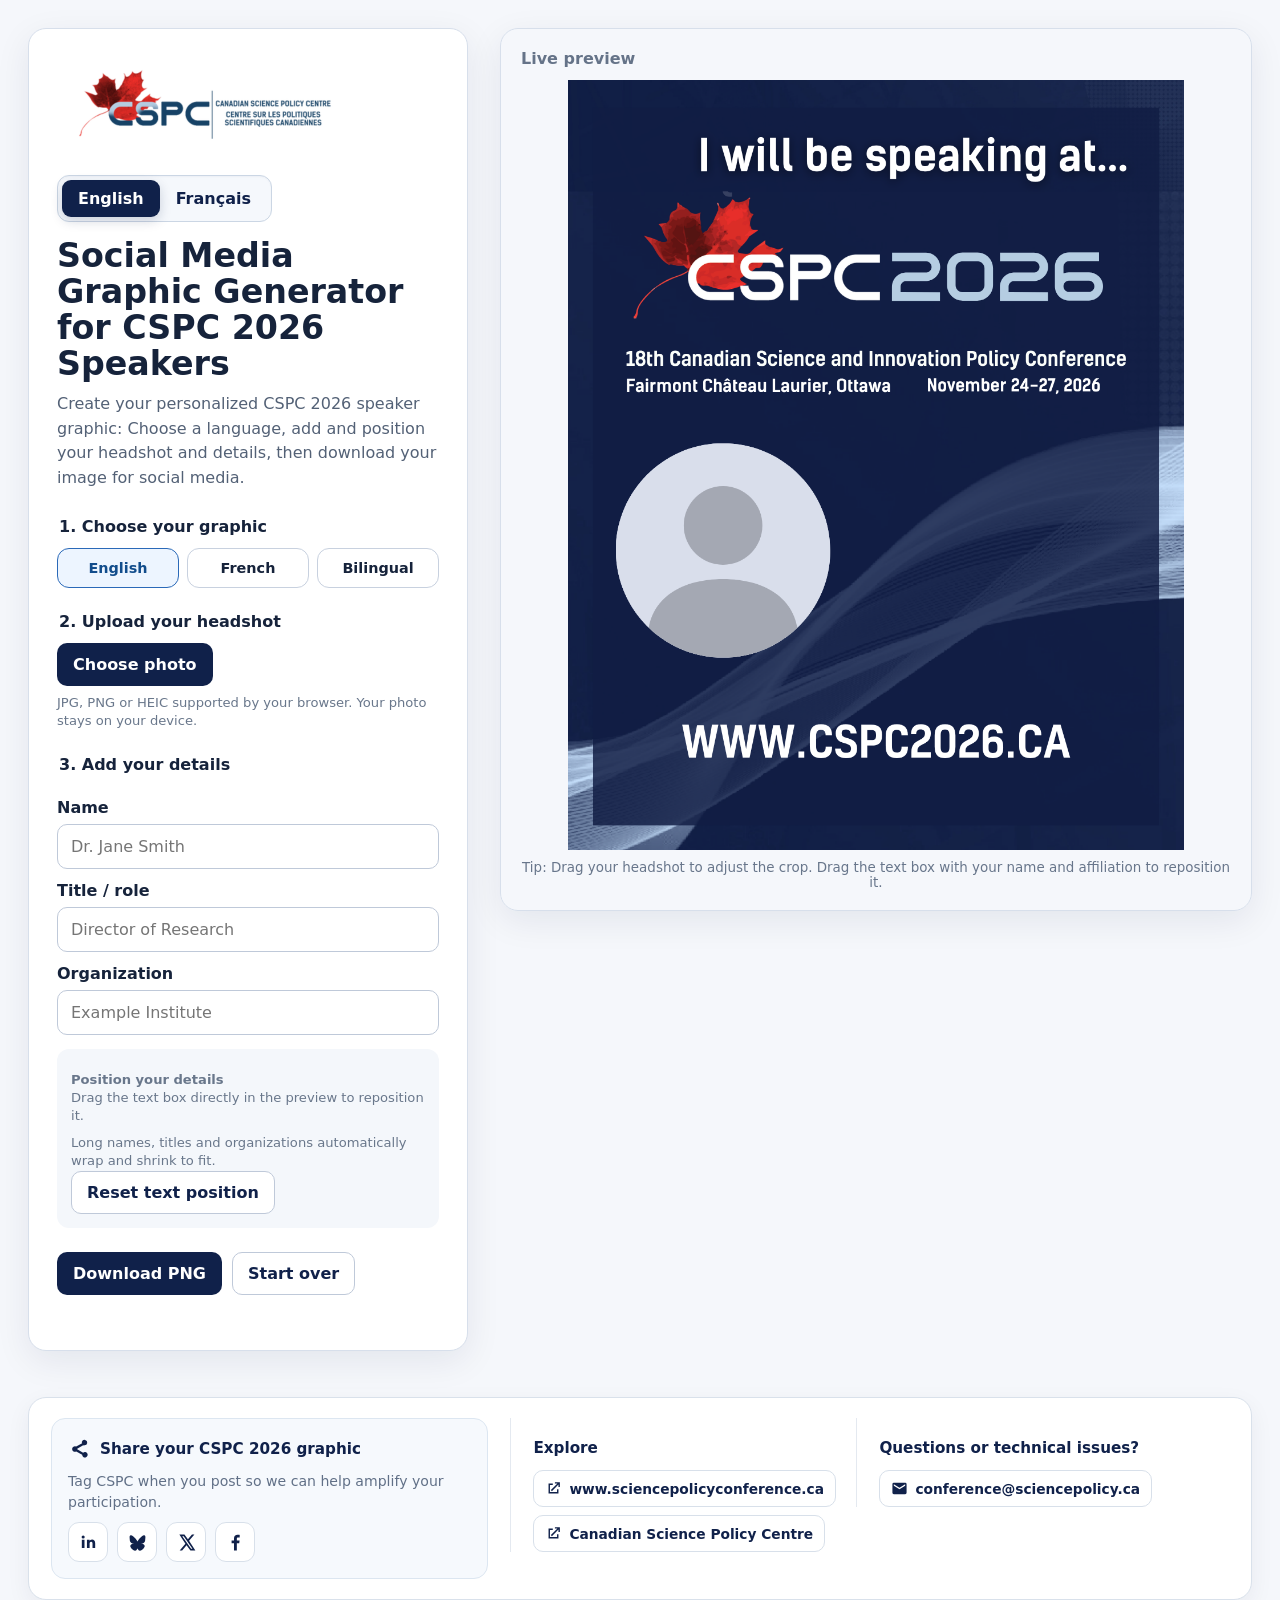
==== commit 2d8181d7: "Add files via upload" ====
--- a/index.html
+++ b/index.html
@@ -12,11 +12,11 @@
 
     /* Make the preview feel like part of the page instead of a nested grey box. */
     .preview-panel {
-      background: #ffffff !important;
+      background: transparent !important;
     }
 
     .canvas-wrap {
-      background: #ffffff !important;
+      background: transparent !important;
       border: 0 !important;
       box-shadow: none !important;
       padding: 0 !important;
@@ -29,7 +29,7 @@
       height: auto;
       margin: 0 auto;
       border-radius: 8px;
-      box-shadow: 0 10px 28px rgba(16, 33, 74, 0.10);
+      box-shadow: none !important;
     }
 
     .preview-tip {
@@ -271,6 +271,44 @@
         border-radius: 15px;
       }
     }
+
+    .cspc-footer-inner {
+      align-items: start;
+    }
+
+    .footer-block:first-child {
+      background: #f6f9fd;
+      border: 1px solid #dce6f1;
+      border-radius: 14px;
+      padding: 16px;
+    }
+
+    .footer-block:first-child .footer-heading {
+      display: flex;
+      align-items: center;
+      gap: 10px;
+    }
+
+    .footer-block:first-child .footer-heading::before {
+      content: "";
+      width: 22px;
+      height: 22px;
+      flex: 0 0 22px;
+      background: no-repeat center / contain
+        url("data:image/svg+xml,%3Csvg xmlns='http://www.w3.org/2000/svg' viewBox='0 0 24 24'%3E%3Cpath fill='%2310214a' d='M18 8a3 3 0 1 0-2.83-4H15a3 3 0 0 0 .47 1.6L8.91 9.38A3 3 0 1 0 9 14.6l6.47 3.73A3 3 0 1 0 16.5 16l-6.47-3.73a3.1 3.1 0 0 0 0-.54l6.56-3.78A3 3 0 0 0 18 8Z'/%3E%3C/svg%3E");
+    }
+
+    .footer-heading {
+      min-height: 28px;
+      display: flex;
+      align-items: center;
+      margin-bottom: 8px;
+    }
+
+    .footer-block + .footer-block {
+      padding-top: 16px;
+    }
+
   </style>
 
 </head>
@@ -355,7 +393,6 @@
     <section class="preview-panel" aria-labelledby="preview-title">
       <div class="preview-header">
         <h2 id="preview-title" data-i18n="livePreview">Live preview</h2>
-        <span>1080 × 1350 px</span>
       </div>
 
       <div class="canvas-wrap">
@@ -428,13 +465,13 @@
           <h2 class="footer-heading" data-i18n="footerExploreHeading">Explore</h2>
           <div class="footer-links">
             <a class="footer-link"
-               href="https://www.cspc2026.ca/"
+               href="https://www.sciencepolicyconference.ca/"
                target="_blank"
                rel="noopener noreferrer">
               <svg viewBox="0 0 24 24" aria-hidden="true">
                 <path d="M14 3h7v7h-2V6.41l-9.29 9.3-1.42-1.42 9.3-9.29H14V3ZM5 5h6v2H7v10h10v-4h2v6H5V5Z"/>
               </svg>
-              <span data-i18n="footerConferenceLink">CSPC 2026</span>
+              <span data-i18n="footerConferenceLink">www.sciencepolicyconference.ca</span>
             </a>
 
             <a class="footer-link"
@@ -442,7 +479,7 @@
                target="_blank"
                rel="noopener noreferrer">
               <svg viewBox="0 0 24 24" aria-hidden="true">
-                <path d="M12 2a10 10 0 1 0 0 20 10 10 0 0 0 0-20Zm6.92 6h-3.03a15.7 15.7 0 0 0-1.38-3.12A8.05 8.05 0 0 1 18.92 8ZM12 4c.83 1.01 1.55 2.35 1.95 4h-3.9C10.45 6.35 11.17 5.01 12 4ZM4.26 14a7.7 7.7 0 0 1 0-4h3.39a16.5 16.5 0 0 0 0 4H4.26Zm.82 2h3.03c.31 1.13.78 2.18 1.38 3.12A8.05 8.05 0 0 1 5.08 16Zm3.03-8H5.08a8.05 8.05 0 0 1 4.41-3.12A15.7 15.7 0 0 0 8.11 8ZM12 20c-.83-1.01-1.55-2.35-1.95-4h3.9c-.4 1.65-1.12 2.99-1.95 4Zm2.35-6h-4.7a14.4 14.4 0 0 1 0-4h4.7a14.4 14.4 0 0 1 0 4Zm.16 5.12c.6-.94 1.07-1.99 1.38-3.12h3.03a8.05 8.05 0 0 1-4.41 3.12ZM16.35 14a16.5 16.5 0 0 0 0-4h3.39a7.7 7.7 0 0 1 0 4h-3.39Z"/>
+                <path d="M14 3h7v7h-2V6.41l-9.29 9.3-1.42-1.42 9.3-9.29H14V3ZM5 5h6v2H7v10h10v-4h2v6H5V5Z"/>
               </svg>
               <span data-i18n="footerCentreLink">CSPC website</span>
             </a>
@@ -546,7 +583,7 @@
       downloadReady: 'Your PNG has been generated.',
       footerTagHeading: 'Share your CSPC 2026 graphic',
       footerExploreHeading: 'Explore',
-      footerConferenceLink: 'CSPC 2026',
+      footerConferenceLink: 'www.sciencepolicyconference.ca',
       footerCentreLink: 'Canadian Science Policy Centre',
       footerHelpHeading: 'Questions or technical issues?',
       templateError: (language) => `Could not load ${language}.png. Check that it is inside the assets folder with exactly that filename.`
@@ -585,7 +622,7 @@
       downloadReady: 'Votre fichier PNG a été généré.',
       footerTagHeading: 'Partagez votre visuel de la CPSC 2026',
       footerExploreHeading: 'Explorer',
-      footerConferenceLink: 'CPSC 2026',
+      footerConferenceLink: 'www.sciencepolicyconference.ca',
       footerCentreLink: 'Centre sur les politiques scientifiques canadiennes',
       footerHelpHeading: 'Questions ou problèmes techniques?',
       templateError: (language) => `Impossible de charger ${language}.png. Vérifiez que le fichier se trouve dans le dossier assets et que son nom est exactement identique.`
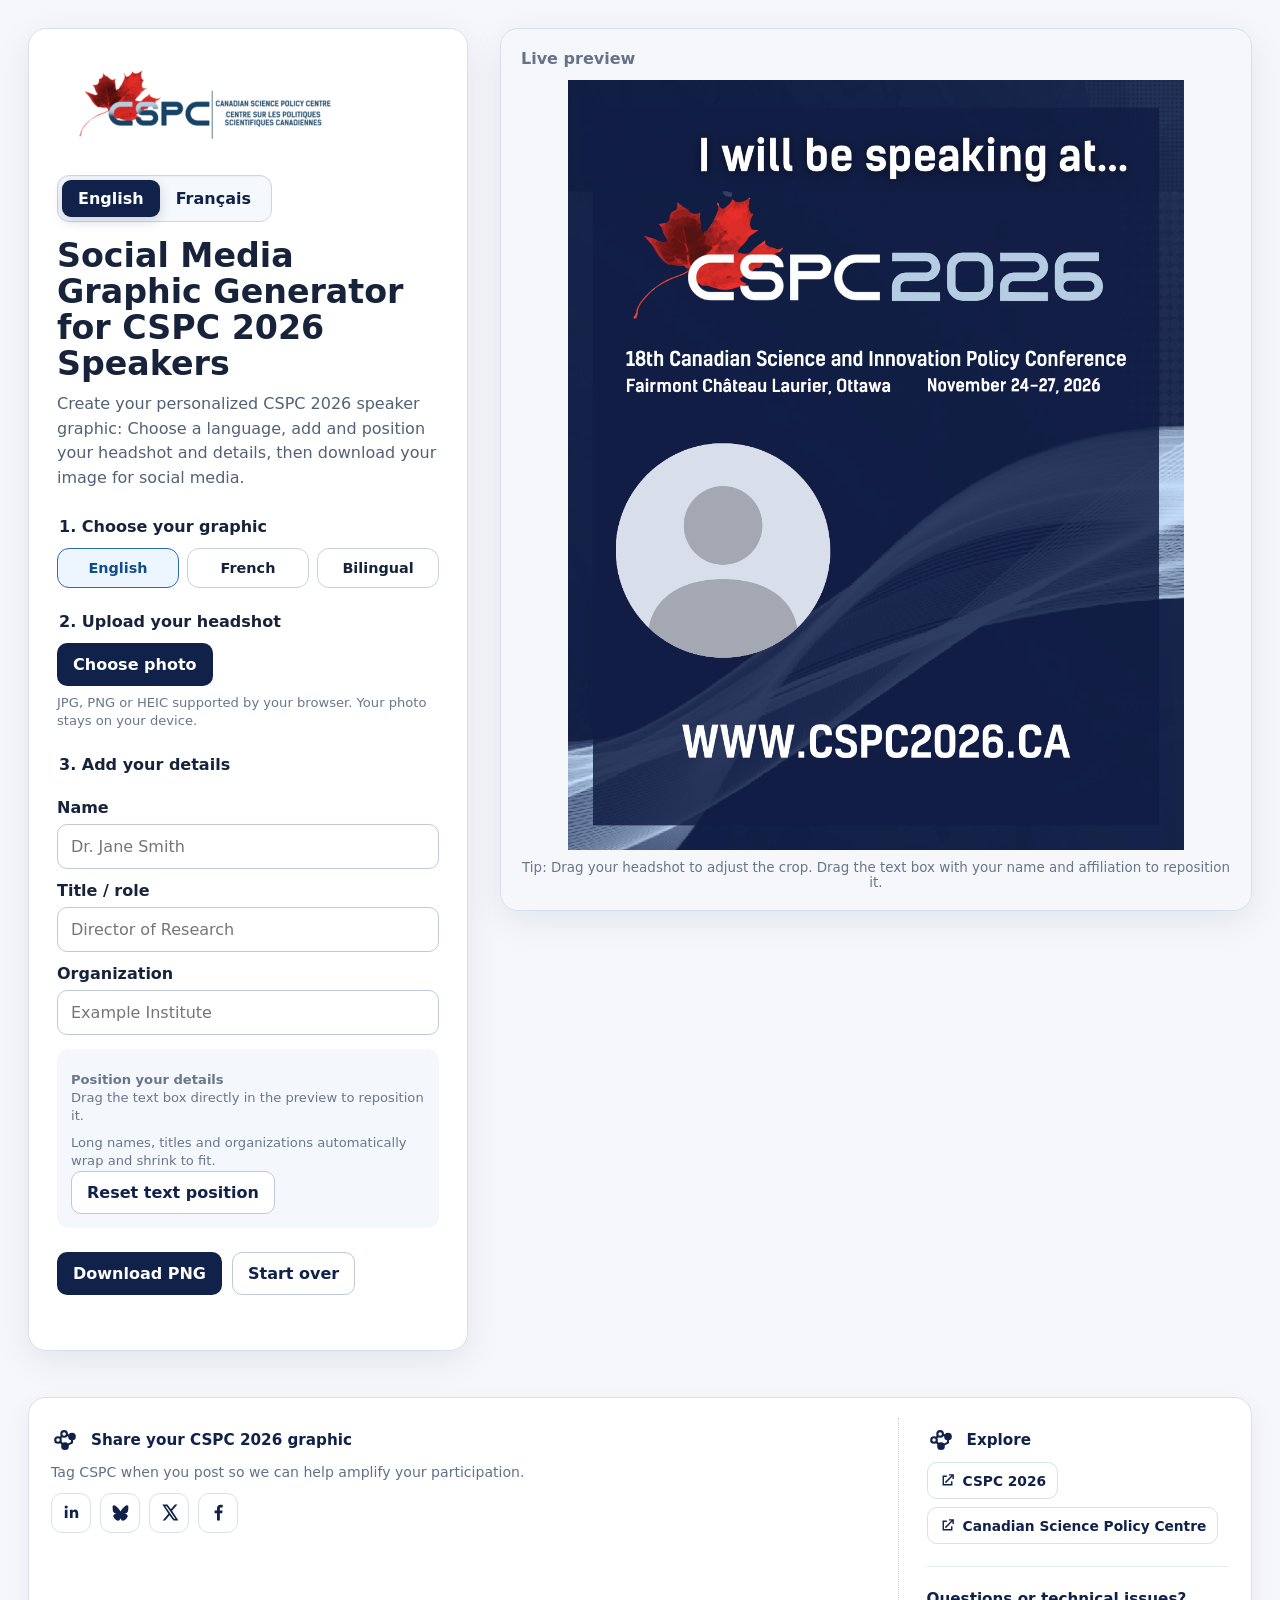
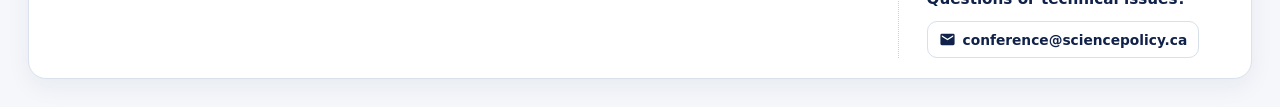
==== commit 64756919: "Add files via upload" ====
--- a/index.html
+++ b/index.html
@@ -98,9 +98,9 @@
 
     .cspc-footer-inner {
       display: grid;
-      grid-template-columns: minmax(0, 1.35fr) minmax(0, 1fr) minmax(0, 1.15fr);
-      gap: 22px;
-      align-items: center;
+      grid-template-columns: minmax(0, 1.15fr) minmax(260px, 0.55fr);
+      column-gap: clamp(80px, 12vw, 220px);
+      align-items: start;
     }
 
     .footer-block {
@@ -108,8 +108,8 @@
     }
 
     .footer-block + .footer-block {
-      border-left: 1px solid #e4e9f0;
-      padding-left: 22px;
+      border-left: 0;
+      padding-left: 0;
     }
 
     .footer-heading {
@@ -242,13 +242,14 @@
     @media (max-width: 900px) {
       .cspc-footer-inner {
         grid-template-columns: 1fr;
-      }
-
-      .footer-block + .footer-block {
+        row-gap: 24px;
+      }
+
+      .footer-right-stack {
+        padding-left: 0;
+        padding-top: 20px;
         border-left: 0;
-        border-top: 1px solid #e4e9f0;
-        padding-left: 0;
-        padding-top: 16px;
+        border-top: 1px dotted #c7d2e1;
       }
     }
 
@@ -277,25 +278,22 @@
     }
 
     .footer-block:first-child {
-      background: #f6f9fd;
-      border: 1px solid #dce6f1;
-      border-radius: 14px;
-      padding: 16px;
+      padding: 8px 0 4px;
     }
 
     .footer-block:first-child .footer-heading {
       display: flex;
       align-items: center;
-      gap: 10px;
+      gap: 12px;
     }
 
     .footer-block:first-child .footer-heading::before {
       content: "";
-      width: 22px;
-      height: 22px;
-      flex: 0 0 22px;
+      width: 28px;
+      height: 28px;
+      flex: 0 0 28px;
       background: no-repeat center / contain
-        url("data:image/svg+xml,%3Csvg xmlns='http://www.w3.org/2000/svg' viewBox='0 0 24 24'%3E%3Cpath fill='%2310214a' d='M18 8a3 3 0 1 0-2.83-4H15a3 3 0 0 0 .47 1.6L8.91 9.38A3 3 0 1 0 9 14.6l6.47 3.73A3 3 0 1 0 16.5 16l-6.47-3.73a3.1 3.1 0 0 0 0-.54l6.56-3.78A3 3 0 0 0 18 8Z'/%3E%3C/svg%3E");
+        url("data:image/svg+xml,%3Csvg xmlns='http://www.w3.org/2000/svg' viewBox='0 0 32 32'%3E%3Cg fill='none' stroke='%2310214a' stroke-width='2.4' stroke-linecap='round' stroke-linejoin='round'%3E%3Cpath d='M8 16 15 9M8 16l8 7M15 9l9 3M16 23l8-4M24 12v7'/%3E%3Ccircle cx='8' cy='16' r='3.2' fill='%23fff'/%3E%3Ccircle cx='15' cy='9' r='3.2' fill='%23fff'/%3E%3Ccircle cx='16' cy='23' r='3.2' fill='%2310214a' stroke='%2310214a'/%3E%3Ccircle cx='24' cy='12' r='3.2' fill='%2310214a' stroke='%2310214a'/%3E%3C/g%3E%3C/svg%3E");
     }
 
     .footer-heading {
@@ -305,8 +303,16 @@
       margin-bottom: 8px;
     }
 
-    .footer-block + .footer-block {
-      padding-top: 16px;
+    .footer-right-stack {
+      display: grid;
+      gap: 18px;
+      padding-left: 28px;
+      border-left: 1px dotted #c7d2e1;
+    }
+
+    .footer-right-stack .footer-block + .footer-block {
+      padding-top: 18px;
+      border-top: 1px solid #e7ecf2;
     }
 
   </style>
@@ -406,8 +412,7 @@
 
     <footer class="cspc-footer" aria-label="CSPC links, social media and contact information">
       <div class="cspc-footer-inner">
-
-        <section class="footer-block">
+<section class="footer-block">
           <h2 class="footer-heading" data-i18n="footerTagHeading">Share your CSPC 2026 graphic</h2>
           <p class="footer-copy" data-i18n="footerTagCopy">Tag CSPC when you post so we can help amplify your participation.</p>
           <div class="social-row">
@@ -461,41 +466,42 @@
           </div>
         </section>
 
-        <section class="footer-block">
-          <h2 class="footer-heading" data-i18n="footerExploreHeading">Explore</h2>
-          <div class="footer-links">
-            <a class="footer-link"
-               href="https://www.sciencepolicyconference.ca/"
-               target="_blank"
-               rel="noopener noreferrer">
-              <svg viewBox="0 0 24 24" aria-hidden="true">
-                <path d="M14 3h7v7h-2V6.41l-9.29 9.3-1.42-1.42 9.3-9.29H14V3ZM5 5h6v2H7v10h10v-4h2v6H5V5Z"/>
-              </svg>
-              <span data-i18n="footerConferenceLink">www.sciencepolicyconference.ca</span>
-            </a>
-
-            <a class="footer-link"
-               href="https://sciencepolicy.ca/"
-               target="_blank"
-               rel="noopener noreferrer">
-              <svg viewBox="0 0 24 24" aria-hidden="true">
-                <path d="M14 3h7v7h-2V6.41l-9.29 9.3-1.42-1.42 9.3-9.29H14V3ZM5 5h6v2H7v10h10v-4h2v6H5V5Z"/>
-              </svg>
-              <span data-i18n="footerCentreLink">CSPC website</span>
-            </a>
-          </div>
-        </section>
-
-        <section class="footer-block">
-          <h2 class="footer-heading" data-i18n="footerHelpHeading">Questions or technical issues?</h2>
-          <a class="footer-link footer-email" href="mailto:conference@sciencepolicy.ca">
-            <svg viewBox="0 0 24 24" aria-hidden="true">
-              <path d="M20 4H4a2 2 0 0 0-2 2v12a2 2 0 0 0 2 2h16a2 2 0 0 0 2-2V6a2 2 0 0 0-2-2Zm0 4-8 5-8-5V6l8 5 8-5v2Z"/>
-            </svg>
-            <span>conference@sciencepolicy.ca</span>
-          </a>
-        </section>
-
+        <div class="footer-right-stack">
+          <section class="footer-block">
+                    <h2 class="footer-heading" data-i18n="footerExploreHeading">Explore</h2>
+                    <div class="footer-links">
+                      <a class="footer-link"
+                         href="https://www.sciencepolicyconference.ca/"
+                         target="_blank"
+                         rel="noopener noreferrer">
+                        <svg viewBox="0 0 24 24" aria-hidden="true">
+                          <path d="M14 3h7v7h-2V6.41l-9.29 9.3-1.42-1.42 9.3-9.29H14V3ZM5 5h6v2H7v10h10v-4h2v6H5V5Z"/>
+                        </svg>
+                        <span data-i18n="footerConferenceLink">CSPC 2026</span>
+                      </a>
+          
+                      <a class="footer-link"
+                         href="https://sciencepolicy.ca/"
+                         target="_blank"
+                         rel="noopener noreferrer">
+                        <svg viewBox="0 0 24 24" aria-hidden="true">
+                          <path d="M14 3h7v7h-2V6.41l-9.29 9.3-1.42-1.42 9.3-9.29H14V3ZM5 5h6v2H7v10h10v-4h2v6H5V5Z"/>
+                        </svg>
+                        <span data-i18n="footerCentreLink">CSPC website</span>
+                      </a>
+                    </div>
+                  </section>
+
+          <section class="footer-block">
+                    <h2 class="footer-heading" data-i18n="footerHelpHeading">Questions or technical issues?</h2>
+                    <a class="footer-link footer-email" href="mailto:conference@sciencepolicy.ca">
+                      <svg viewBox="0 0 24 24" aria-hidden="true">
+                        <path d="M20 4H4a2 2 0 0 0-2 2v12a2 2 0 0 0 2 2h16a2 2 0 0 0 2-2V6a2 2 0 0 0-2-2Zm0 4-8 5-8-5V6l8 5 8-5v2Z"/>
+                      </svg>
+                      <span>conference@sciencepolicy.ca</span>
+                    </a>
+                  </section>
+        </div>
       </div>
     </footer>
 
@@ -583,7 +589,7 @@
       downloadReady: 'Your PNG has been generated.',
       footerTagHeading: 'Share your CSPC 2026 graphic',
       footerExploreHeading: 'Explore',
-      footerConferenceLink: 'www.sciencepolicyconference.ca',
+      footerConferenceLink: 'CSPC 2026',
       footerCentreLink: 'Canadian Science Policy Centre',
       footerHelpHeading: 'Questions or technical issues?',
       templateError: (language) => `Could not load ${language}.png. Check that it is inside the assets folder with exactly that filename.`
@@ -622,7 +628,7 @@
       downloadReady: 'Votre fichier PNG a été généré.',
       footerTagHeading: 'Partagez votre visuel de la CPSC 2026',
       footerExploreHeading: 'Explorer',
-      footerConferenceLink: 'www.sciencepolicyconference.ca',
+      footerConferenceLink: 'CPSC 2026',
       footerCentreLink: 'Centre sur les politiques scientifiques canadiennes',
       footerHelpHeading: 'Questions ou problèmes techniques?',
       templateError: (language) => `Impossible de charger ${language}.png. Vérifiez que le fichier se trouve dans le dossier assets et que son nom est exactement identique.`
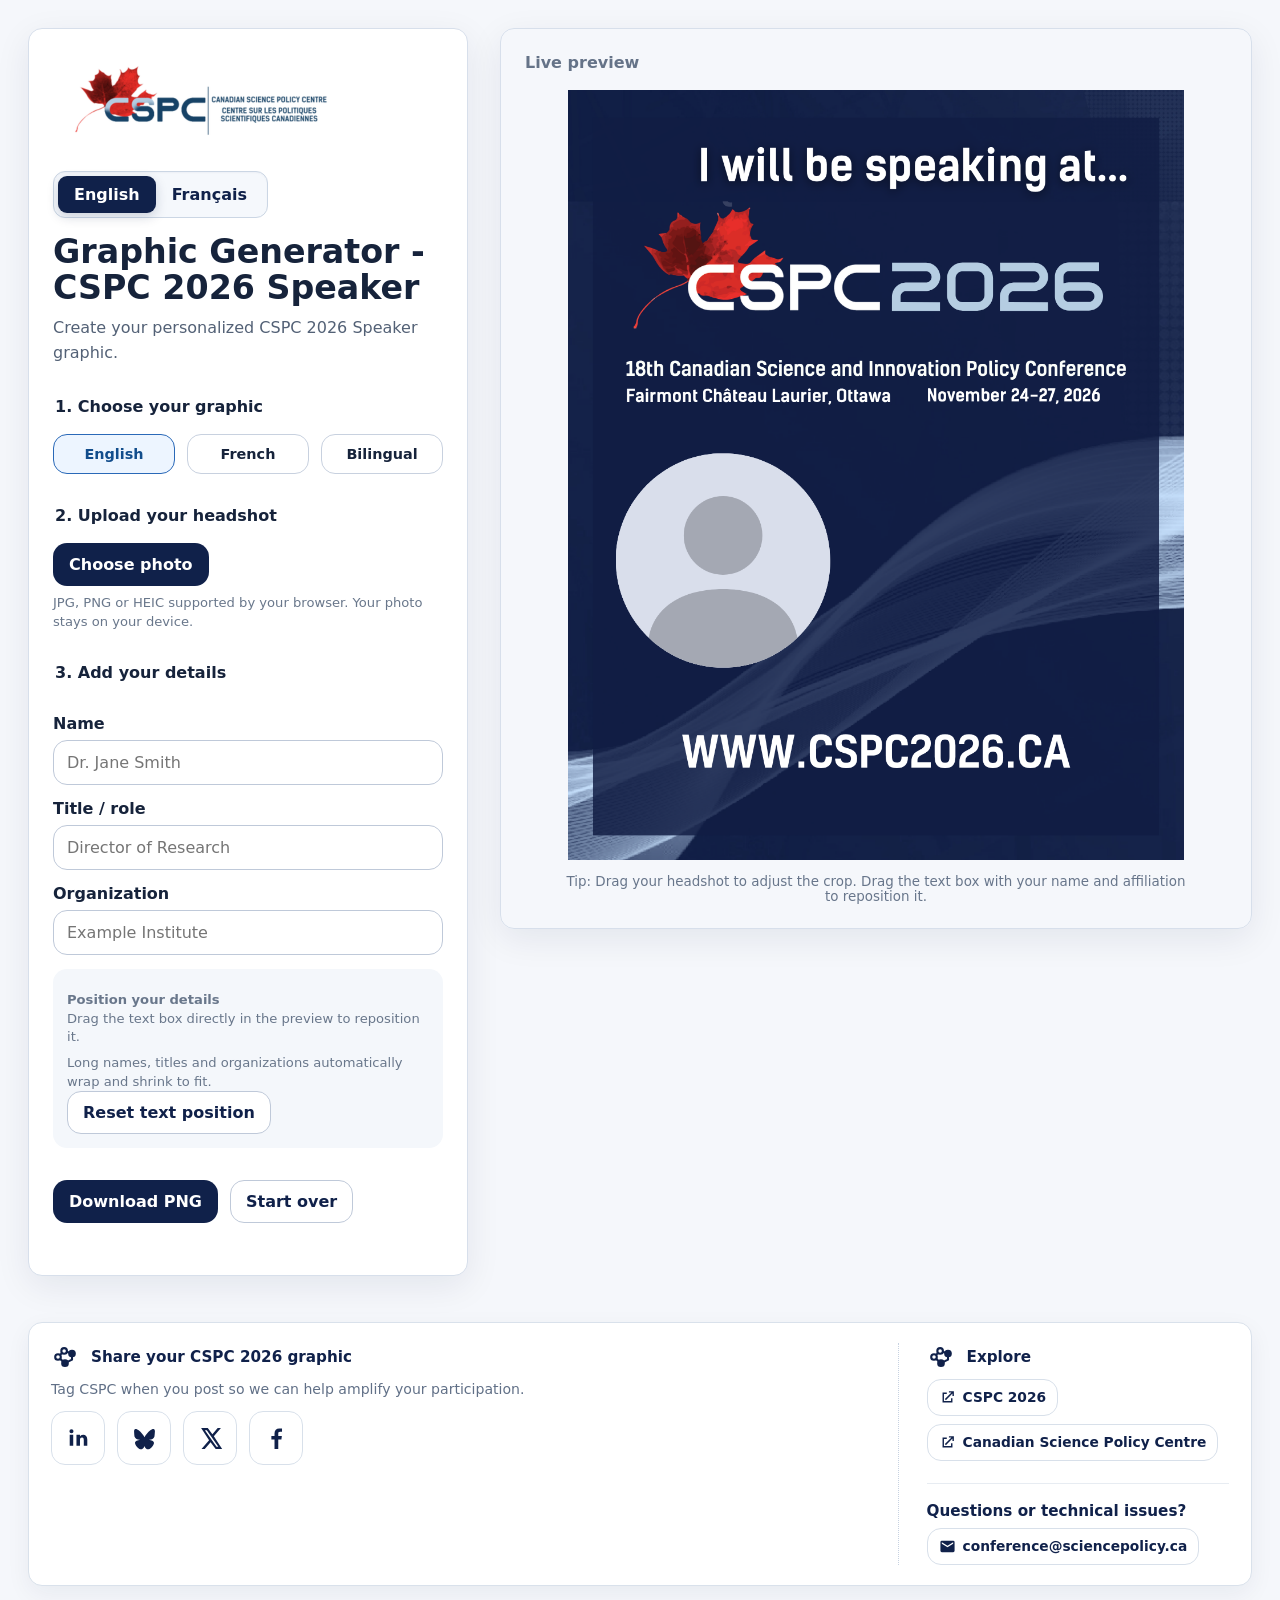
==== commit 834f3cad: "Add files via upload" ====
--- a/index.html
+++ b/index.html
@@ -315,6 +315,317 @@
       border-top: 1px solid #e7ecf2;
     }
 
+
+    /* ===== Final polish ===== */
+    :root {
+      --cspc-radius: 14px;
+      --cspc-radius-sm: 10px;
+      --cspc-space-1: 8px;
+      --cspc-space-2: 12px;
+      --cspc-space-3: 18px;
+      --cspc-space-4: 24px;
+      --cspc-space-5: 32px;
+    }
+
+    .app-shell,
+    .controls,
+    .preview-panel,
+    .cspc-footer,
+    fieldset,
+    .crop-controls,
+    .language-card,
+    .upload-button,
+    .primary,
+    .secondary,
+    input[type="text"],
+    .footer-link,
+    .social-link {
+      border-radius: var(--cspc-radius) !important;
+    }
+
+    .controls {
+      padding: var(--cspc-space-4) !important;
+    }
+
+    .generator-header {
+      margin-bottom: var(--cspc-space-5) !important;
+    }
+
+    .generator-header .intro {
+      margin-top: 10px !important;
+      max-width: 46ch;
+    }
+
+    fieldset {
+      margin: 0 0 var(--cspc-space-5) !important;
+      padding: 0 !important;
+      border: 0 !important;
+    }
+
+    fieldset legend {
+      margin-bottom: var(--cspc-space-3) !important;
+    }
+
+    .language-grid {
+      gap: var(--cspc-space-2) !important;
+    }
+
+    .controls label:not(.language-card):not(.upload-button) {
+      margin-top: 14px;
+      margin-bottom: 7px;
+    }
+
+    .button-row {
+      margin-top: var(--cspc-space-4) !important;
+      gap: var(--cspc-space-2) !important;
+    }
+
+    .preview-panel {
+      padding: var(--cspc-space-4) !important;
+    }
+
+    .preview-header {
+      margin-bottom: var(--cspc-space-3) !important;
+    }
+
+    .preview-tip {
+      margin: 14px auto 0 !important;
+      max-width: 90%;
+    }
+
+    .crop-controls {
+      margin-top: 14px !important;
+      padding: 14px !important;
+    }
+
+    /* Tiny upload-success acknowledgement */
+    .upload-success {
+      display: inline-flex;
+      align-items: center;
+      gap: 8px;
+      margin-top: 12px;
+      padding: 9px 12px;
+      background: #edf8f1;
+      border: 1px solid #c7ead2;
+      color: #147a3c;
+      border-radius: var(--cspc-radius-sm);
+      font-size: 0.88rem;
+      font-weight: 700;
+    }
+
+    .upload-success[hidden] {
+      display: none !important;
+    }
+
+    .upload-success svg {
+      width: 18px;
+      height: 18px;
+      fill: currentColor;
+      flex: 0 0 auto;
+    }
+
+    /* Download-success moment */
+    .download-success {
+      display: grid;
+      grid-template-columns: auto 1fr auto;
+      gap: 12px;
+      align-items: center;
+      margin-top: 18px;
+      padding: 14px 16px;
+      background: #eef9f2;
+      border: 1px solid #bfe6cb;
+      color: #10214a;
+      border-radius: var(--cspc-radius);
+      box-shadow: 0 8px 20px rgba(16, 33, 74, 0.06);
+    }
+
+    .download-success[hidden] {
+      display: none !important;
+    }
+
+    .download-success-icon {
+      width: 34px;
+      height: 34px;
+      display: grid;
+      place-items: center;
+      border-radius: 50%;
+      background: #ffffff;
+      color: #138a48;
+      border: 1px solid #bfe6cb;
+    }
+
+    .download-success-icon svg {
+      width: 22px;
+      height: 22px;
+      fill: currentColor;
+    }
+
+    .download-success strong,
+    .download-success span {
+      display: block;
+    }
+
+    .download-success strong {
+      margin-bottom: 2px;
+    }
+
+    .download-success span {
+      color: #4e6579;
+      font-size: 0.86rem;
+      line-height: 1.4;
+    }
+
+    .success-dismiss {
+      border: 0;
+      background: transparent;
+      color: #138a48;
+      font: inherit;
+      font-size: 1.35rem;
+      line-height: 1;
+      cursor: pointer;
+      padding: 8px;
+      border-radius: 8px;
+    }
+
+    .success-dismiss:hover,
+    .success-dismiss:focus-visible {
+      background: rgba(19, 138, 72, 0.08);
+      outline: 2px solid rgba(19, 138, 72, 0.28);
+      outline-offset: 2px;
+    }
+
+    /* Footer social icons now have more presence. */
+    .social-row {
+      gap: 12px !important;
+      margin-top: 12px;
+    }
+
+    .social-link {
+      width: 54px !important;
+      height: 54px !important;
+      border-radius: 14px !important;
+      transition:
+        transform 160ms ease,
+        background 160ms ease,
+        color 160ms ease,
+        border-color 160ms ease,
+        box-shadow 160ms ease !important;
+    }
+
+    .social-link svg {
+      width: 25px !important;
+      height: 25px !important;
+    }
+
+    /* Brand-colour hover/focus states */
+    .social-link[aria-label*="LinkedIn"]:hover,
+    .social-link[aria-label*="LinkedIn"]:focus-visible {
+      background: #0A66C2 !important;
+      color: #ffffff !important;
+      border-color: #0A66C2 !important;
+    }
+
+    .social-link[aria-label*="Bluesky"]:hover,
+    .social-link[aria-label*="Bluesky"]:focus-visible {
+      background: #1185FE !important;
+      color: #ffffff !important;
+      border-color: #1185FE !important;
+    }
+
+    .social-link[aria-label*=" X"]:hover,
+    .social-link[aria-label*=" X"]:focus-visible,
+    .social-link[aria-label$="X"]:hover,
+    .social-link[aria-label$="X"]:focus-visible {
+      background: #000000 !important;
+      color: #ffffff !important;
+      border-color: #000000 !important;
+    }
+
+    .social-link[aria-label*="Facebook"]:hover,
+    .social-link[aria-label*="Facebook"]:focus-visible {
+      background: #1877F2 !important;
+      color: #ffffff !important;
+      border-color: #1877F2 !important;
+    }
+
+    .footer-block:first-child {
+      padding-top: 0 !important;
+    }
+
+    .footer-heading {
+      min-height: auto !important;
+      margin-bottom: 8px !important;
+    }
+
+    /* Mobile: one clean vertical workflow */
+    @media (max-width: 820px) {
+      .app-shell {
+        display: block !important;
+        width: min(100% - 24px, 760px) !important;
+        margin: 12px auto 0 !important;
+      }
+
+      .controls,
+      .preview-panel {
+        width: 100% !important;
+        max-width: none !important;
+      }
+
+      .preview-panel {
+        position: static !important;
+        margin-top: 18px !important;
+      }
+
+      .generator-header {
+        display: block !important;
+      }
+
+      .interface-language {
+        margin-top: 14px;
+      }
+
+      .language-grid {
+        grid-template-columns: 1fr !important;
+      }
+
+      .button-row {
+        display: grid !important;
+        grid-template-columns: 1fr !important;
+      }
+
+      .button-row > * {
+        width: 100% !important;
+      }
+
+      .cspc-footer {
+        width: calc(100% - 24px) !important;
+        margin-top: 18px !important;
+      }
+
+      .cspc-footer-inner {
+        grid-template-columns: 1fr !important;
+        row-gap: 28px !important;
+      }
+
+      .footer-right-stack {
+        padding-left: 0 !important;
+        padding-top: 22px !important;
+        border-left: 0 !important;
+        border-top: 1px dotted #c7d2e1 !important;
+      }
+    }
+
+    @media (prefers-reduced-motion: reduce) {
+      *,
+      *::before,
+      *::after {
+        scroll-behavior: auto !important;
+        transition-duration: 0.01ms !important;
+        animation-duration: 0.01ms !important;
+        animation-iteration-count: 1 !important;
+      }
+    }
+
   </style>
 
 </head>
@@ -329,8 +640,8 @@
             <button type="button" id="uiFrench" class="ui-lang">Français</button>
           </div>
 
-          <h1 id="page-title" data-i18n="title">Social Media Graphic Generator for CSPC 2026 Speakers</h1>
-          <p class="intro" data-i18n="intro">Create your personalized CSPC 2026 speaker graphic: Choose a language, add and position your headshot and details, then download your image.</p>
+          <h1 id="page-title" data-i18n="title">Graphic Generator - CSPC 2026 Speaker</h1>
+          <p class="intro" data-i18n="intro">Create your personalized CSPC 2026 Speaker graphic.</p>
         </div>
       </header>
 
@@ -356,6 +667,14 @@
         <legend data-i18n="step2">2. Upload your headshot</legend>
         <label class="upload-button" for="photoInput" data-i18n="choosePhoto">Choose photo</label>
         <input id="photoInput" type="file" accept="image/*" />
+
+        <div class="upload-success" id="uploadSuccess" hidden role="status" aria-live="polite">
+          <svg viewBox="0 0 24 24" aria-hidden="true">
+            <path d="M9.55 17.6 4.9 12.95l1.4-1.4 3.25 3.25 8.15-8.15 1.4 1.4L9.55 17.6Z"/>
+          </svg>
+          <span data-i18n="photoAdded">Photo added successfully!</span>
+        </div>
+
         <p class="helper" data-i18n="photoPrivacy">JPG, PNG or HEIC supported by your browser. Your photo stays on your device.</p>
 
         <div class="crop-controls" id="cropControls" hidden>
@@ -406,6 +725,18 @@
       </div>
 
       <p class="preview-tip" data-i18n="previewTip">Tip: Drag your headshot to adjust the crop. Drag the text box with your name and affiliation to reposition it.</p>
+
+      <div class="download-success" id="downloadSuccess" hidden role="status" aria-live="polite">
+        <div class="download-success-icon" aria-hidden="true">
+          <svg viewBox="0 0 24 24"><path d="M9.55 17.6 4.9 12.95l1.4-1.4 3.25 3.25 8.15-8.15 1.4 1.4L9.55 17.6Z"/></svg>
+        </div>
+        <div>
+          <strong data-i18n="graphicReady">Your CSPC 2026 graphic is ready!</strong>
+          <span data-i18n="graphicReadySub">Your PNG has been downloaded. Share it with your network and tag CSPC.</span>
+        </div>
+        <button type="button" id="dismissSuccess" class="success-dismiss" aria-label="Dismiss">×</button>
+      </div>
+
     </section>
   </main>
 
@@ -526,6 +857,9 @@
   const status = document.getElementById('status');
   const uiEnglish = document.getElementById('uiEnglish');
   const uiFrench = document.getElementById('uiFrench');
+  const uploadSuccess = document.getElementById('uploadSuccess');
+  const downloadSuccess = document.getElementById('downloadSuccess');
+  const dismissSuccess = document.getElementById('dismissSuccess');
 
   const TEMPLATE_SIZE = { width: 1080, height: 1350 };
   const PHOTO_CIRCLE = { x: 273, y: 825, r: 188 };
@@ -556,8 +890,8 @@
 
   const i18n = {
     en: {
-      title: 'Social Media Graphic Generator for CSPC 2026 Speakers',
-      intro: 'Create your personalized CSPC 2026 speaker graphic: Choose a language, add and position your headshot and details, then download your image for social media.',
+      title: 'Graphic Generator - CSPC 2026 Speaker',
+      intro: 'Create your personalized CSPC 2026 Speaker graphic.',
       step1: '1. Choose your graphic',
       graphicEnglish: 'English',
       graphicFrench: 'French',
@@ -587,6 +921,9 @@
       fileError: 'That image could not be opened. Try a JPG or PNG.',
       readError: 'That image could not be read.',
       downloadReady: 'Your PNG has been generated.',
+      photoAdded: 'Photo added successfully!',
+      graphicReady: 'Your CSPC 2026 graphic is ready!',
+      graphicReadySub: 'Your PNG has been downloaded. Share it with your network and tag CSPC.',
       footerTagHeading: 'Share your CSPC 2026 graphic',
       footerExploreHeading: 'Explore',
       footerConferenceLink: 'CSPC 2026',
@@ -595,8 +932,8 @@
       templateError: (language) => `Could not load ${language}.png. Check that it is inside the assets folder with exactly that filename.`
     },
     fr: {
-      title: 'Générateur de visuels pour les médias sociaux destiné aux conférenciers de la CPSC 2026',
-      intro: 'Créez votre visuel personnalisé de conférencier pour la CPSC 2026 : Choisissez une langue, téléversez et positionnez votre photo et vos renseignements, puis téléchargez votre image finale pour les médias sociaux.',
+      title: 'Générateur de visuels - Conférencier de la CPSC 2026',
+      intro: 'Créez votre visuel personnalisé de conférencier pour la CPSC 2026.',
       step1: '1. Choisissez votre visuel',
       graphicEnglish: 'Anglais',
       graphicFrench: 'Français',
@@ -626,6 +963,9 @@
       fileError: 'Cette image n’a pas pu être ouverte. Essayez un fichier JPG ou PNG.',
       readError: 'Cette image n’a pas pu être lue.',
       downloadReady: 'Votre fichier PNG a été généré.',
+      photoAdded: 'Photo ajoutée avec succès!',
+      graphicReady: 'Votre visuel de la CPSC 2026 est prêt!',
+      graphicReadySub: 'Votre fichier PNG a été téléchargé. Partagez-le avec votre réseau et identifiez la CPSC.',
       footerTagHeading: 'Partagez votre visuel de la CPSC 2026',
       footerExploreHeading: 'Explorer',
       footerConferenceLink: 'CPSC 2026',
@@ -956,11 +1296,14 @@
       img.onload = () => {
         headshot = img;
         cropControls.hidden = false;
+        if (uploadSuccess) uploadSuccess.hidden = false;
+        if (downloadSuccess) downloadSuccess.hidden = true;
         resetCrop();
         setStatus('');
       };
 
       img.onerror = () => {
+        if (uploadSuccess) uploadSuccess.hidden = true;
         setStatus(t('fileError'));
       };
 
@@ -1099,6 +1442,12 @@
     });
   }
 
+  if (dismissSuccess) {
+    dismissSuccess.addEventListener('click', () => {
+      if (downloadSuccess) downloadSuccess.hidden = true;
+    });
+  }
+
   downloadButton.addEventListener('click', () => {
     draw();
 
@@ -1115,6 +1464,7 @@
     link.href = canvas.toDataURL('image/png');
     link.click();
 
+    if (downloadSuccess) downloadSuccess.hidden = false;
     setStatus(t('downloadReady'));
   });
 
@@ -1122,6 +1472,8 @@
     photoInput.value = '';
     headshot = null;
     cropControls.hidden = true;
+    if (uploadSuccess) uploadSuccess.hidden = true;
+    if (downloadSuccess) downloadSuccess.hidden = true;
 
     nameInput.value = '';
     titleInput.value = '';
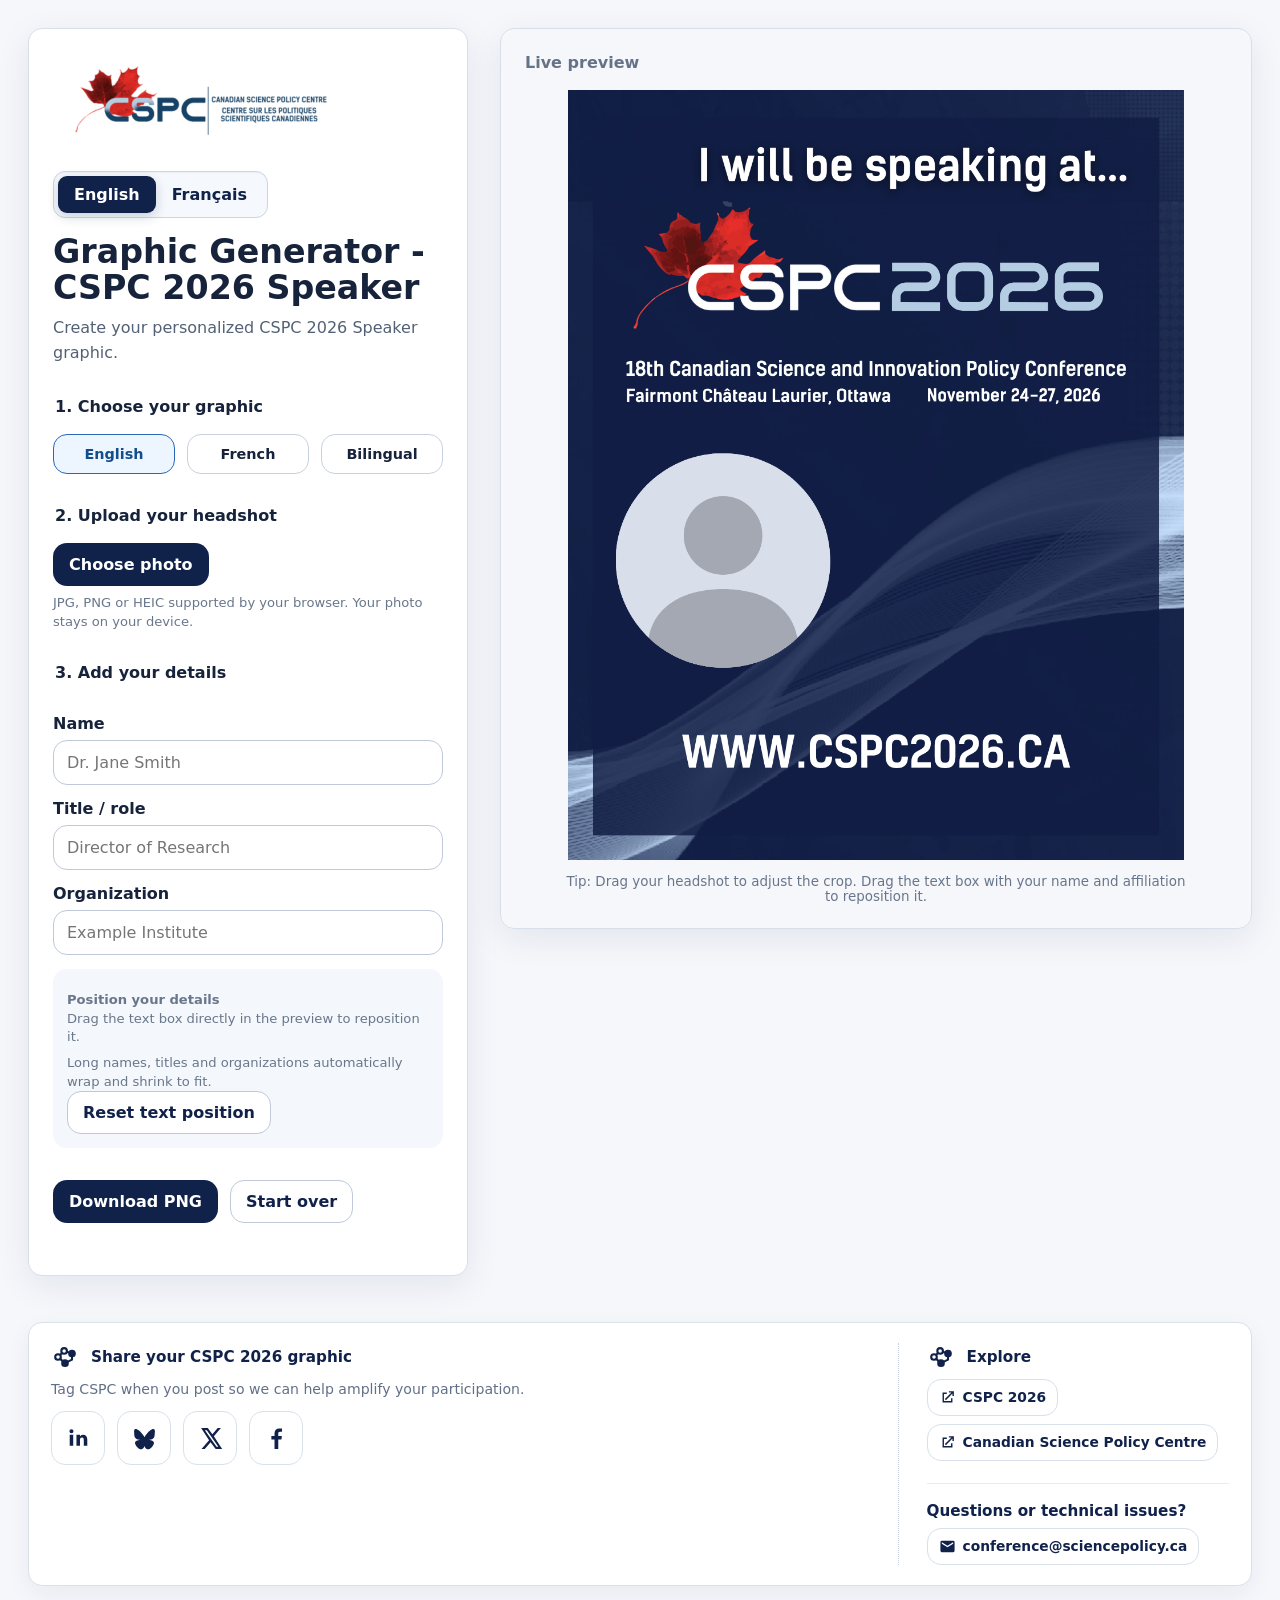
==== commit 97500e7a: "Update index.html" ====
--- a/index.html
+++ b/index.html
@@ -8,9 +8,9 @@
   <link rel="stylesheet" href="style.css" />
 
   <style>
-    /* ===== CSPC generator polish: preview, interface toggle, footer ===== */
-
-    /* Make the preview feel like part of the page instead of a nested grey box. */
+    /* Preview, toggle, footer */
+
+    /* Preview */
     .preview-panel {
       background: transparent !important;
     }
@@ -39,7 +39,7 @@
       padding-right: 0 !important;
     }
 
-    /* Sleek segmented language toggle. */
+    /* Toggle */
     .interface-language {
       display: inline-flex;
       align-items: center;
@@ -85,7 +85,7 @@
       outline-offset: 2px;
     }
 
-    /* Footer: compact, connected, and intentionally secondary to the generator. */
+    /* Footer */
     .cspc-footer {
       width: min(1444px, calc(100% - 56px));
       margin: 18px auto 28px;
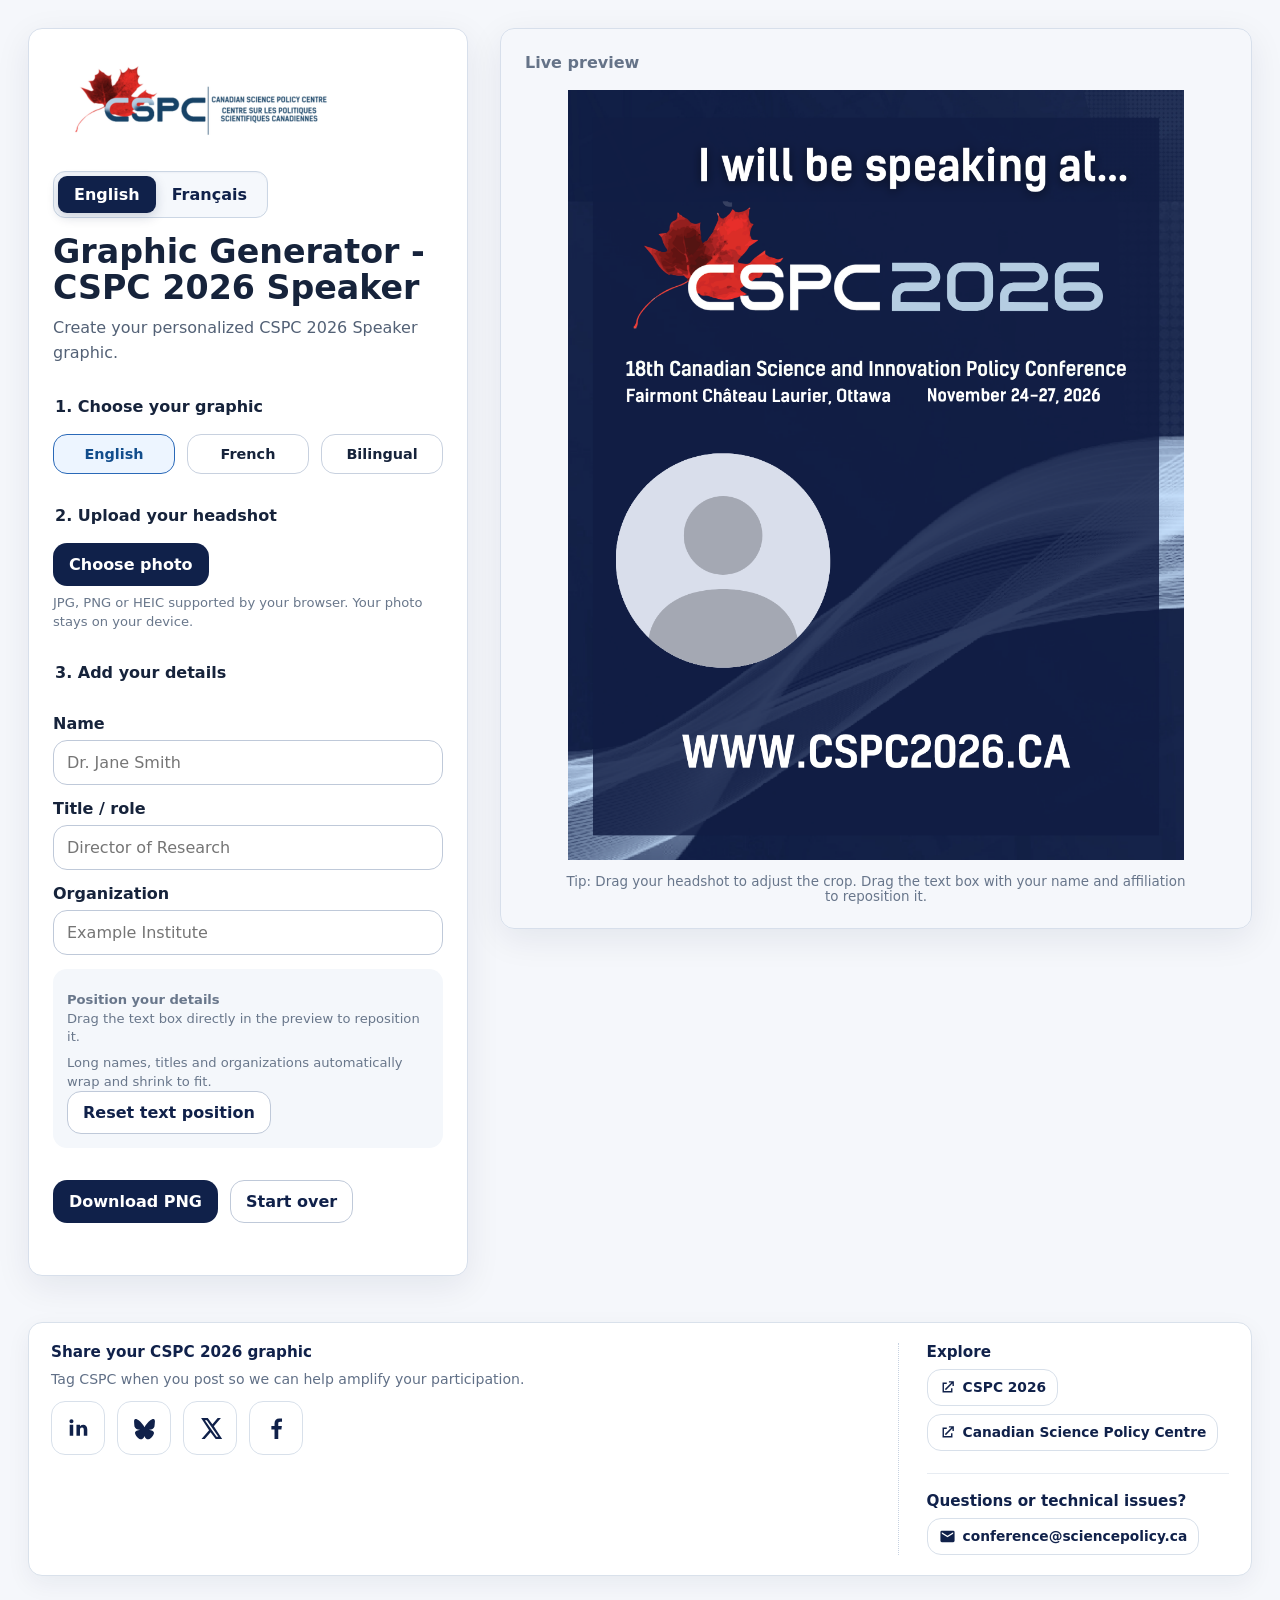
==== commit 56de1916: "Update index.html" ====
--- a/index.html
+++ b/index.html
@@ -287,15 +287,6 @@
       gap: 12px;
     }
 
-    .footer-block:first-child .footer-heading::before {
-      content: "";
-      width: 28px;
-      height: 28px;
-      flex: 0 0 28px;
-      background: no-repeat center / contain
-        url("data:image/svg+xml,%3Csvg xmlns='http://www.w3.org/2000/svg' viewBox='0 0 32 32'%3E%3Cg fill='none' stroke='%2310214a' stroke-width='2.4' stroke-linecap='round' stroke-linejoin='round'%3E%3Cpath d='M8 16 15 9M8 16l8 7M15 9l9 3M16 23l8-4M24 12v7'/%3E%3Ccircle cx='8' cy='16' r='3.2' fill='%23fff'/%3E%3Ccircle cx='15' cy='9' r='3.2' fill='%23fff'/%3E%3Ccircle cx='16' cy='23' r='3.2' fill='%2310214a' stroke='%2310214a'/%3E%3Ccircle cx='24' cy='12' r='3.2' fill='%2310214a' stroke='%2310214a'/%3E%3C/g%3E%3C/svg%3E");
-    }
-
     .footer-heading {
       min-height: 28px;
       display: flex;
@@ -494,7 +485,7 @@
       outline-offset: 2px;
     }
 
-    /* Footer social icons now have more presence. */
+    /* Footer social icons */
     .social-row {
       gap: 12px !important;
       margin-top: 12px;
